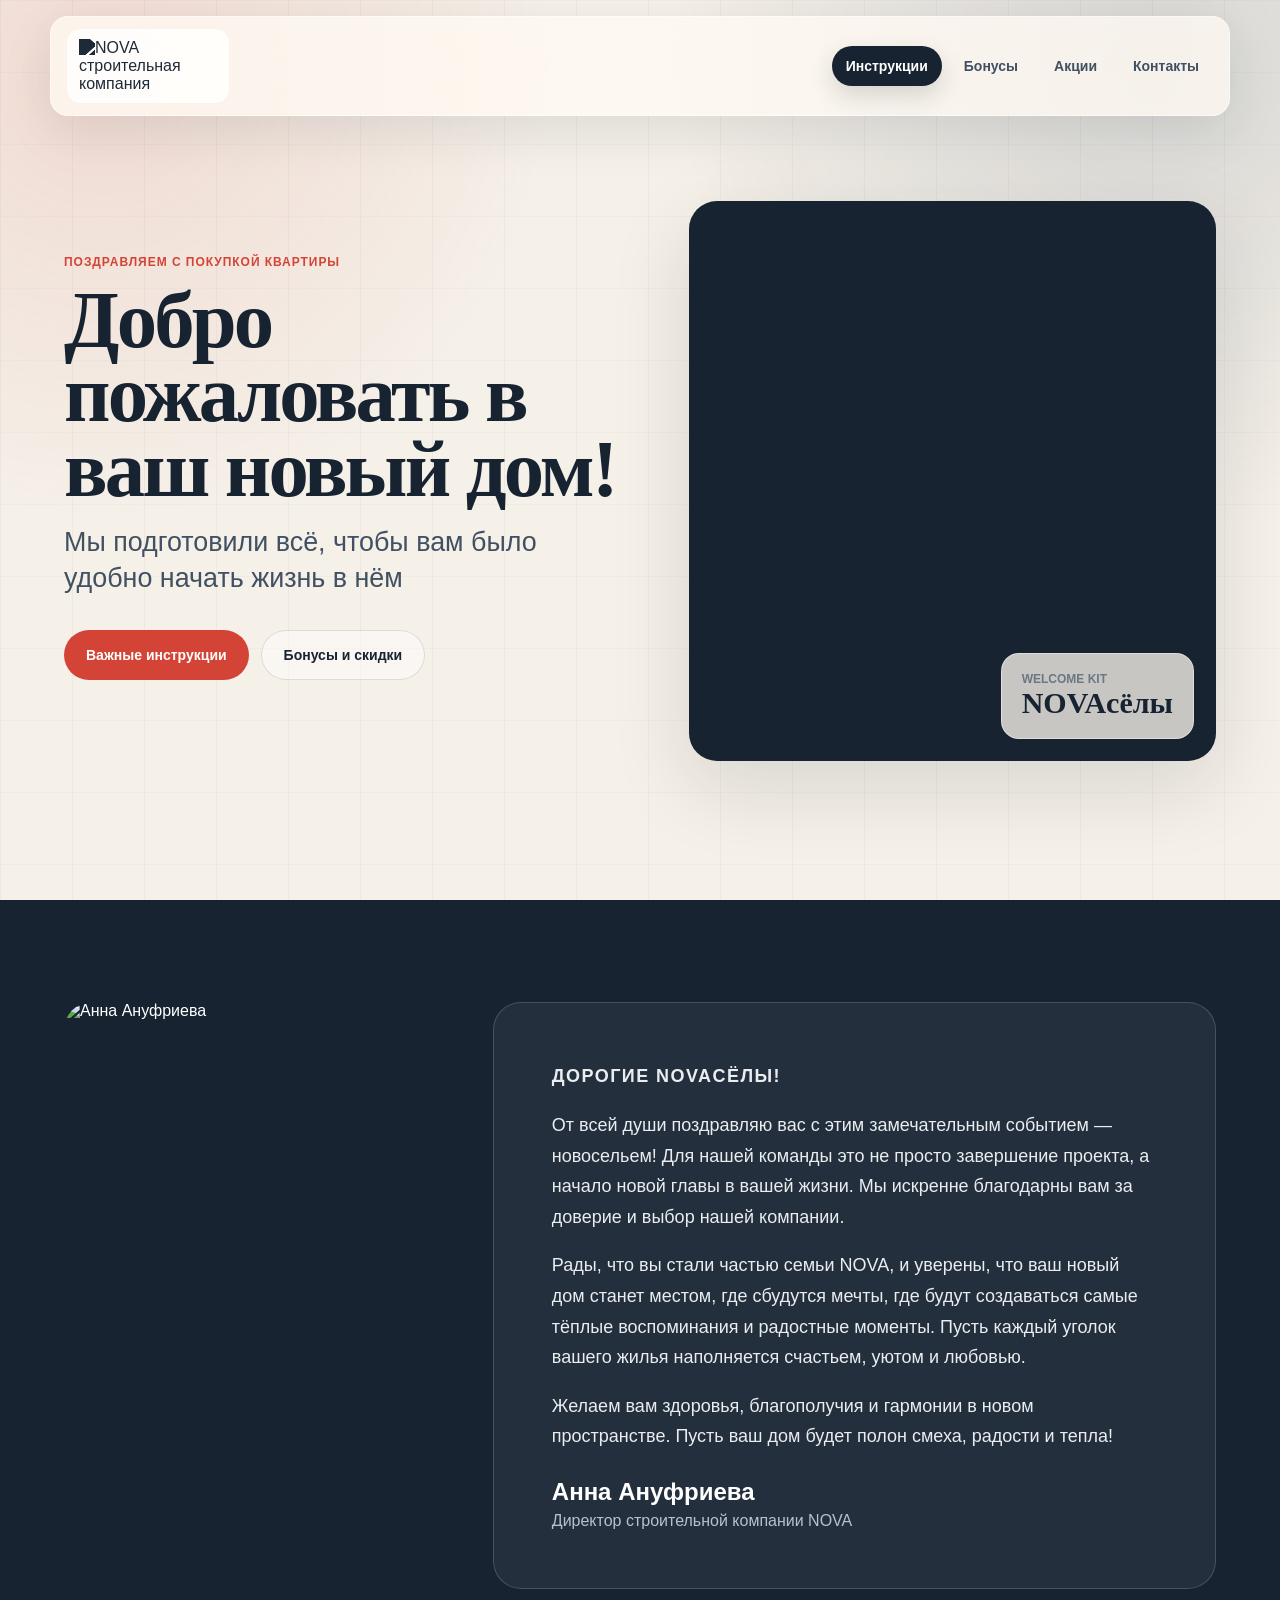
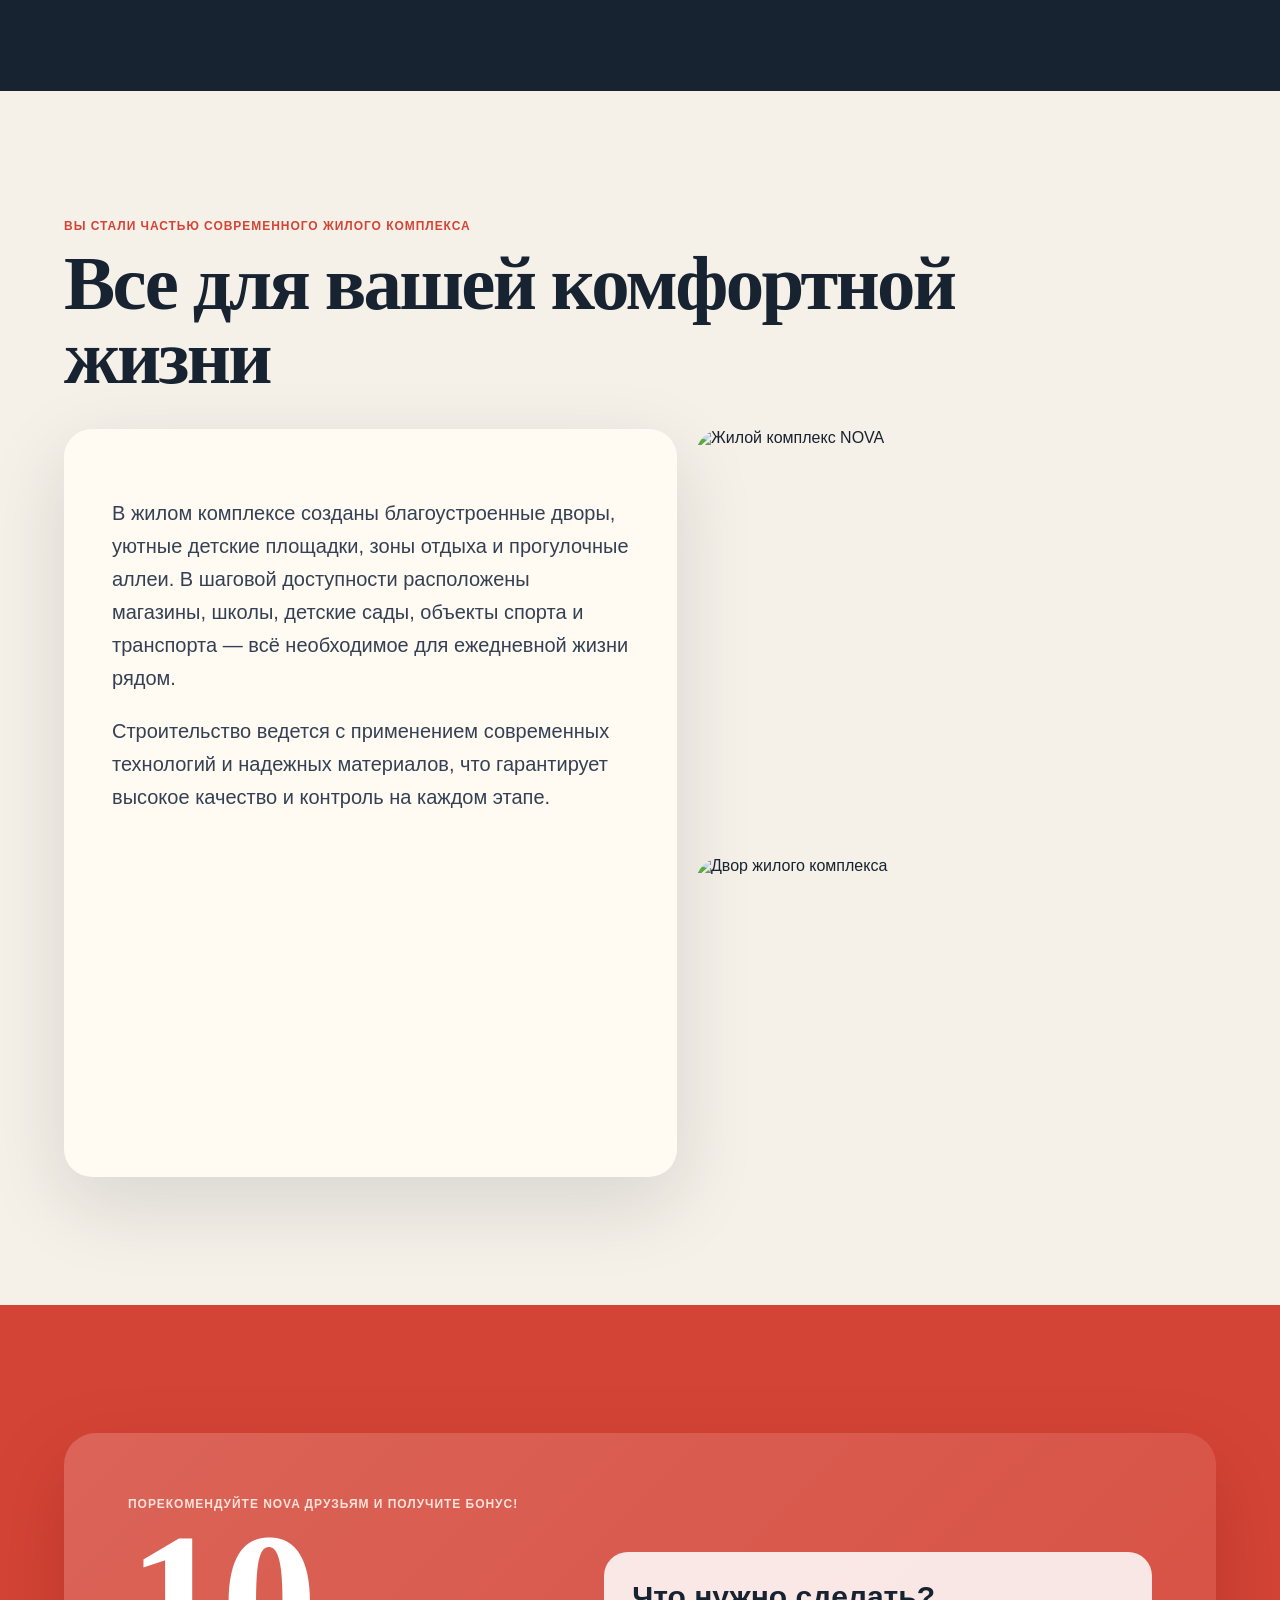
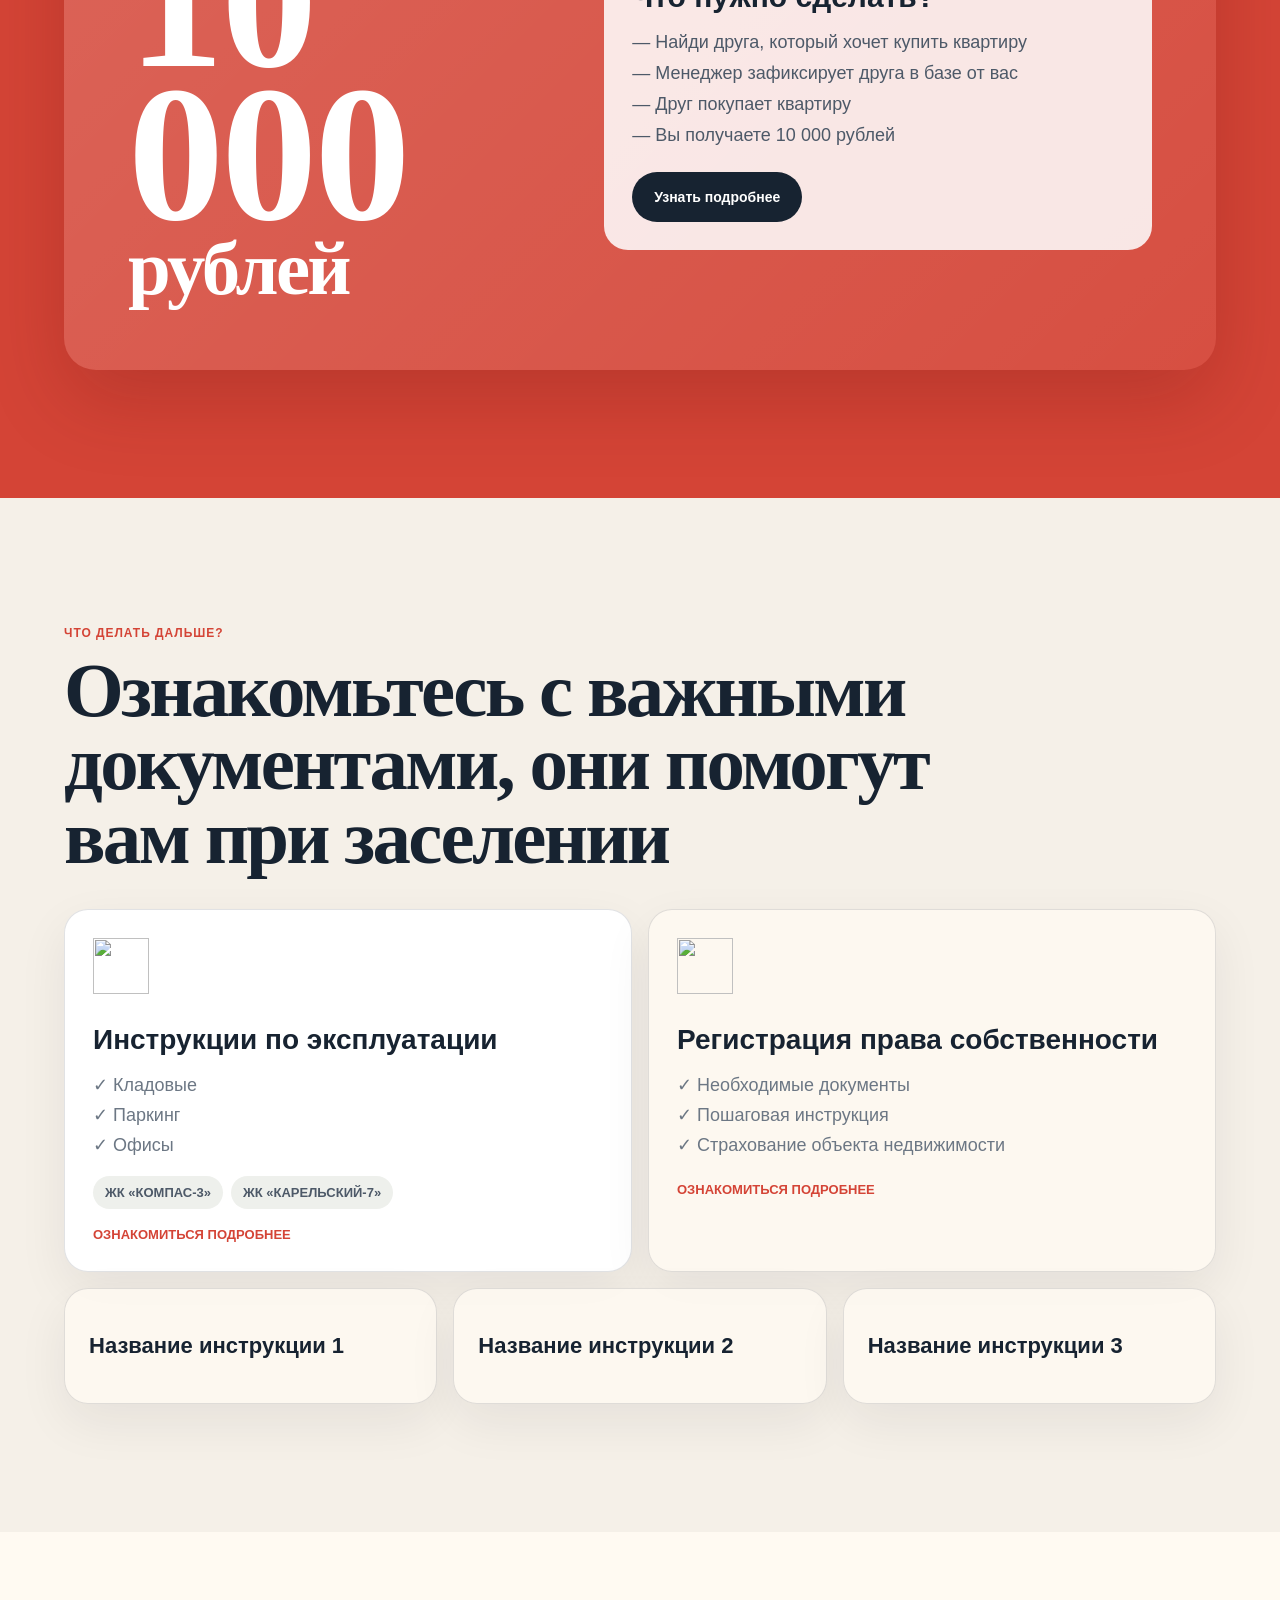
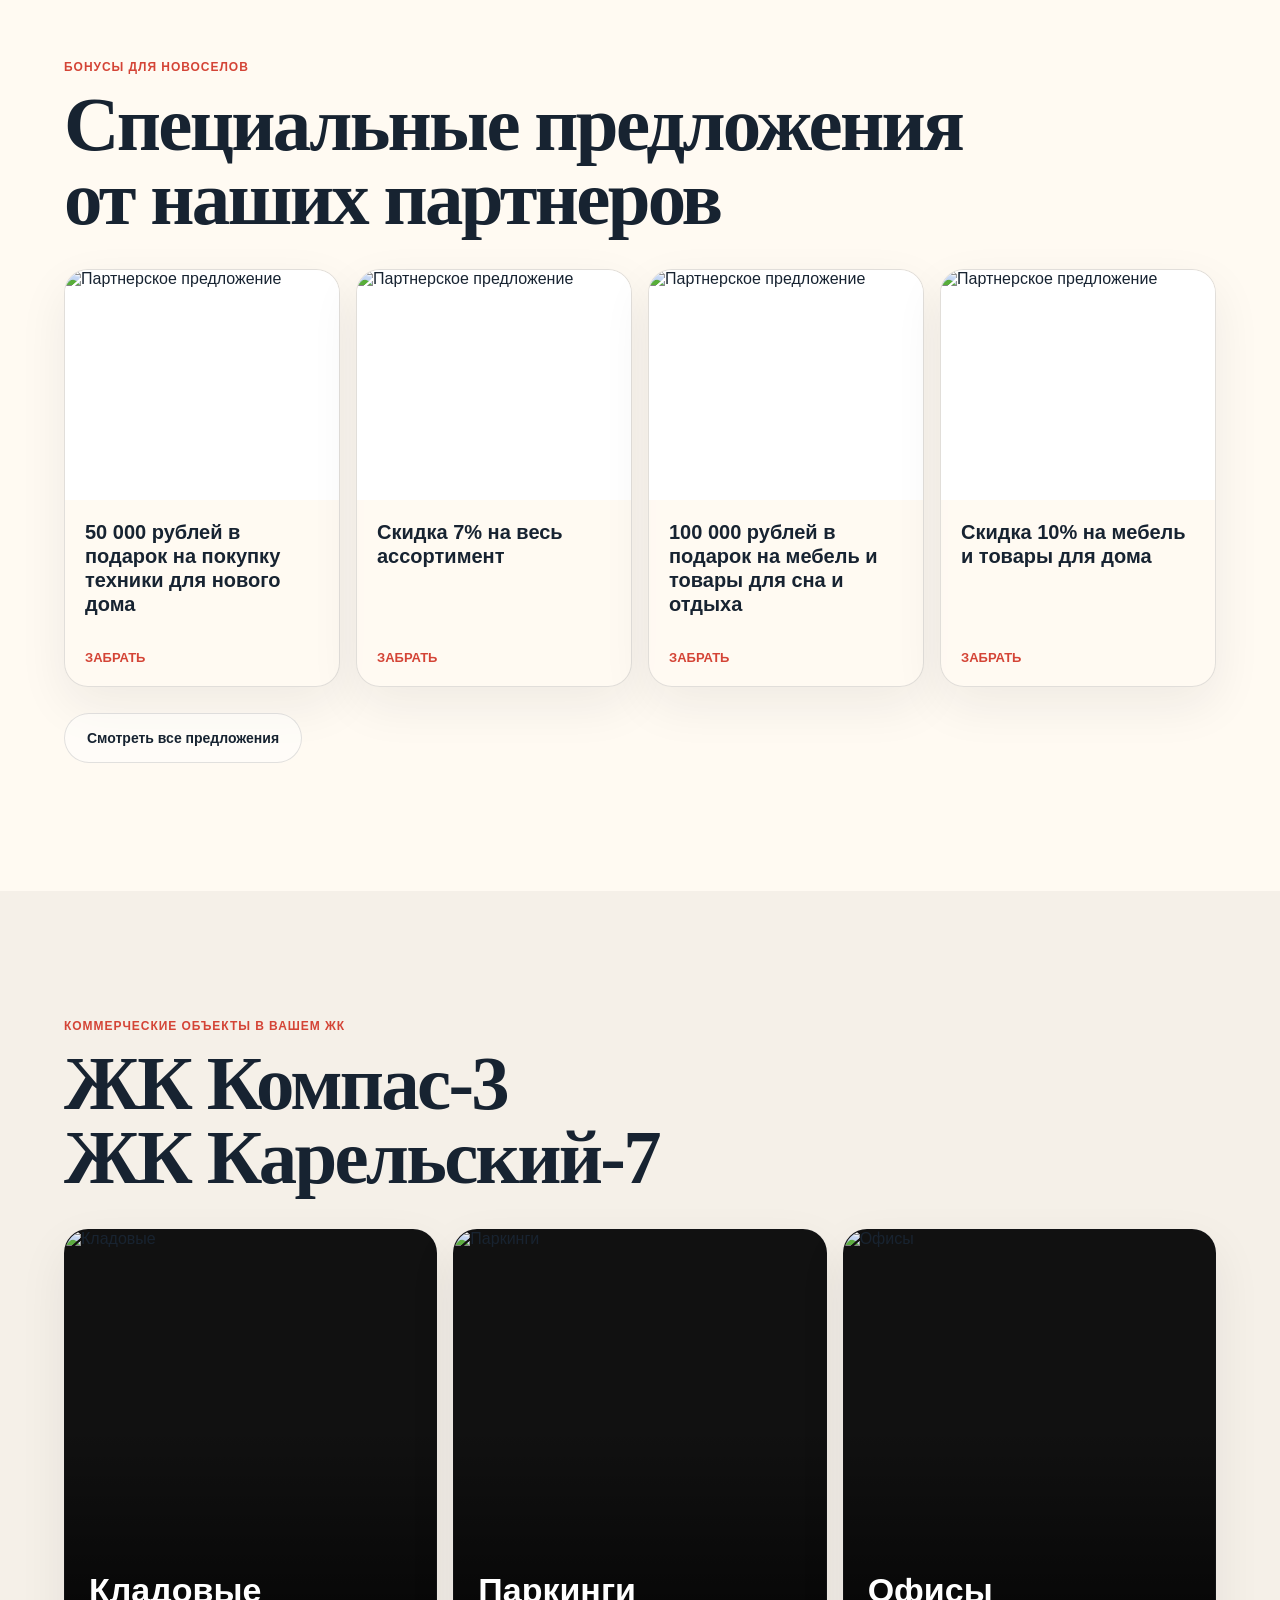
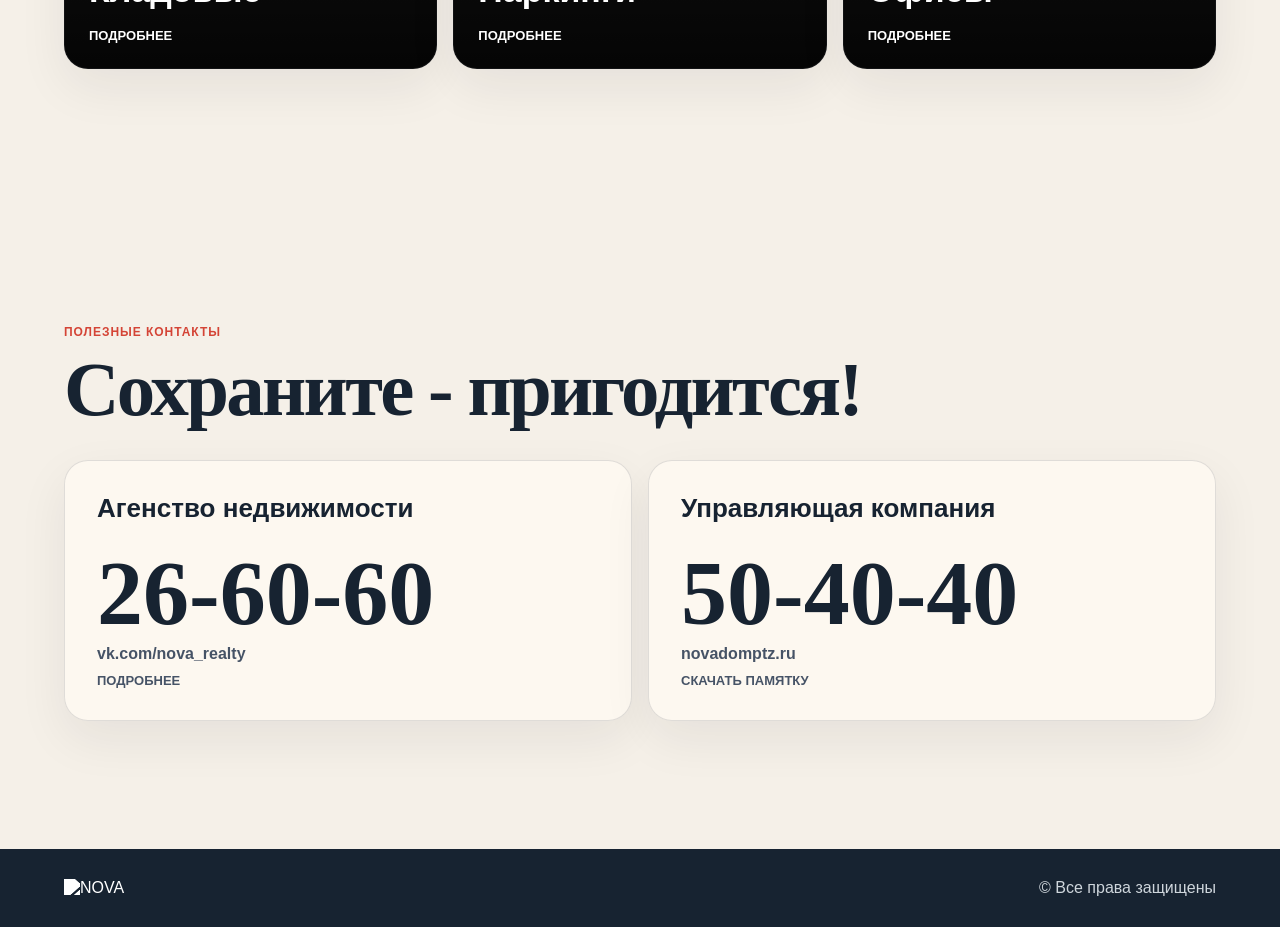
==== index.html @ 3111de44 "Add files via upload" ====
<!doctype html>
<html lang="ru">
<head>
  <meta charset="UTF-8" />
  <meta name="viewport" content="width=device-width, initial-scale=1.0" />
  <title>Добро пожаловать в ваш новый дом!</title>
  <meta name="description" content="Строительная компания NOVA подготовила всё, чтобы вам было удобно начать жизнь в нём" />
  <link rel="icon" href="assets/56ab0139e0c4-Frame_44.svg" />
  <link rel="stylesheet" href="modern.css" />
</head>
<body data-page="modern-redesign">
  <header class="topbar">
    <a class="logo" href="#hero" aria-label="NOVA"><img src="assets/4087229fb902-nova_3.svg" alt="NOVA строительная компания" /></a>
    <button class="menu" type="button" aria-label="Открыть меню" aria-expanded="false"><span></span><span></span></button>
    <nav class="nav" aria-label="Основная навигация">
      <a href="#welcome" data-nav-link>Инструкции</a>
      <a href="#bonus" data-nav-link>Бонусы</a>
      <a href="#offers" data-nav-link>Акции</a>
      <a href="#contacts" data-nav-link>Контакты</a>
    </nav>
  </header>

  <main>
    <section class="hero" id="hero">
      <div class="hero-copy reveal">
        <p class="kicker">Поздравляем с покупкой квартиры</p>
        <h1>Добро пожаловать в ваш новый дом!</h1>
        <p class="lead">Мы подготовили всё, чтобы вам было удобно начать жизнь в нём</p>
        <div class="hero-actions">
          <a class="btn primary" href="#welcome">Важные инструкции</a>
          <a class="btn ghost" href="#offers">Бонусы и скидки</a>
        </div>
      </div>
      <div class="hero-visual reveal delay-1">
        <video class="hero-video" src="https://cdnv.boomstream.com/balancer/pIdBXsP8-uNPTUzhe.mp4#t=0.1" autoplay muted loop playsinline preload="metadata" poster="assets/e87107e9758e-Frame_45.jpg"></video>
        <div class="floating-note"><span>Welcome kit</span><strong>NOVAсёлы</strong></div>
      </div>
    </section>

    <section class="letter" id="welcome">
      <div class="portrait reveal"><img src="assets/2315976e4f69-IMG_1158_1.jpg" alt="Анна Ануфриева" /></div>
      <div class="letter-card reveal delay-1">
        <p class="kicker">Дорогие NOVAсёлы!</p>
        <p>От всей души поздравляю вас с этим замечательным событием — новосельем! Для нашей команды это не просто завершение проекта, а начало новой главы в вашей жизни. Мы искренне благодарны вам за доверие и выбор нашей компании.</p>
        <p>Рады, что вы стали частью семьи NOVA, и уверены, что ваш новый дом станет местом, где сбудутся мечты, где будут создаваться самые тёплые воспоминания и радостные моменты. Пусть каждый уголок вашего жилья наполняется счастьем, уютом и любовью.</p>
        <p>Желаем вам здоровья, благополучия и гармонии в новом пространстве. Пусть ваш дом будет полон смеха, радости и тепла!</p>
        <footer><strong>Анна Ануфриева</strong><span>Директор строительной компании NOVA</span></footer>
      </div>
    </section>

    <section class="life section-pad">
      <div class="section-head reveal">
        <p class="kicker">Вы стали частью современного жилого комплекса</p>
        <h2>Все для вашей комфортной жизни</h2>
      </div>
      <div class="life-grid">
        <article class="life-text reveal">
          <p>В жилом комплексе созданы благоустроенные дворы, уютные детские площадки, зоны отдыха и прогулочные аллеи. В шаговой доступности расположены магазины, школы, детские сады, объекты спорта и транспорта — всё необходимое для ежедневной жизни рядом.</p>
          <p>Строительство ведется с применением современных технологий и надежных материалов, что гарантирует высокое качество и контроль на каждом этапе.</p>
        </article>
        <img class="life-img tall reveal delay-1" src="assets/7d5d31a00db7-IMG_9064_2_1.jpg" alt="Жилой комплекс NOVA" />
        <img class="life-img reveal delay-2" src="assets/95918c0e2739-N0026_1_1.jpg" alt="Двор жилого комплекса" />
      </div>
    </section>

    <section class="referral" id="bonus">
      <div class="referral-card reveal">
        <div>
          <p class="kicker">Порекомендуйте NOVA друзьям и получите бонус!</p>
          <h2><span>10 000</span> рублей</h2>
        </div>
        <div class="steps">
          <h3>Что нужно сделать?</h3>
          <p>— Найди друга, который хочет купить квартиру</p>
          <p>— Менеджер зафиксирует друга в базе от вас</p>
          <p>— Друг покупает квартиру</p>
          <p>— Вы получаете 10 000 рублей</p>
          <a class="btn dark" href="https://nova-invest.pro/about/stock/privedi-druga/">Узнать подробнее</a>
        </div>
      </div>
    </section>

    <section class="section-pad docs">
      <div class="section-head reveal">
        <p class="kicker">Что делать дальше?</p>
        <h2>Ознакомьтесь с важными документами, они помогут вам при заселении</h2>
      </div>
      <div class="doc-grid">
        <article class="doc-card featured reveal">
          <img src="assets/1fa163564dfc-document_passport.svg" alt="" />
          <h3>Инструкции по эксплуатации</h3>
          <p>✓ Кладовые</p><p>✓ Паркинг</p><p>✓ Офисы</p>
          <div class="chips"><span>ЖК «КОМПАС-3»</span><span>ЖК «КАРЕЛЬСКИЙ-7»</span></div>
          <a href="#">ОЗНАКОМИТЬСЯ ПОДРОБНЕЕ</a>
        </article>
        <article class="doc-card reveal delay-1">
          <img src="assets/4c8ca0a6c91a-download.svg" alt="" />
          <h3>Регистрация права собственности</h3>
          <p>✓ Необходимые документы</p><p>✓ Пошаговая инструкция</p><p>✓ Страхование объекта недвижимости</p>
          <a href="#">ОЗНАКОМИТЬСЯ ПОДРОБНЕЕ</a>
        </article>
        <article class="doc-mini reveal delay-2">Название инструкции 1</article>
        <article class="doc-mini reveal delay-2">Название инструкции 2</article>
        <article class="doc-mini reveal delay-2">Название инструкции 3</article>
      </div>
    </section>

    <section class="section-pad offers-section" id="offers">
      <div class="section-head reveal">
        <p class="kicker">Бонусы для новоселов</p>
        <h2>Специальные предложения от наших партнеров</h2>
      </div>
      <div class="offer-grid">
        <article class="offer reveal"><img src="assets/fef5547e9252-_1.png" alt="Партнерское предложение" /><div><h3>50 000 рублей в подарок на покупку техники для нового дома</h3><a href="#">Забрать</a></div></article>
        <article class="offer reveal delay-1"><img src="assets/65756b2e36f3-Group.png" alt="Партнерское предложение" /><div><h3>Скидка 7% на весь ассортимент</h3><a href="#">Забрать</a></div></article>
        <article class="offer reveal delay-2"><img src="assets/9d544904f2c5-photo.png" alt="Партнерское предложение" /><div><h3>100 000 рублей в подарок на мебель и товары для сна и отдыха</h3><a href="#">Забрать</a></div></article>
        <article class="offer reveal"><img src="assets/57588df3bc0c-photo.png" alt="Партнерское предложение" /><div><h3>Скидка 10% на мебель и товары для дома</h3><a href="#">Забрать</a></div></article>
      </div>
      <a class="btn outline center" href="#offers">Смотреть все предложения</a>
    </section>

    <section class="section-pad commerce">
      <div class="section-head reveal">
        <p class="kicker">Коммерческие объекты в вашем ЖК</p>
        <h2>ЖК Компас-3<br />ЖК Карельский-7</h2>
      </div>
      <div class="commerce-grid">
        <article class="commerce-card reveal"><img src="assets/f75e2e21aa83-boxes-with-clothes-f.jpg" alt="Кладовые" /><div><h3>Кладовые</h3><a href="#">Подробнее</a></div></article>
        <article class="commerce-card reveal delay-1"><img src="assets/6d31e9a4685f-underground-car-park.jpg" alt="Паркинги" /><div><h3>Паркинги</h3><a href="#">Подробнее</a></div></article>
        <article class="commerce-card reveal delay-2"><img src="assets/492683cde6cc-modern-office-space-.jpg" alt="Офисы" /><div><h3>Офисы</h3><a href="#">Подробнее</a></div></article>
      </div>
    </section>

    <section class="contacts section-pad" id="contacts">
      <div class="section-head reveal">
        <p class="kicker">Полезные контакты</p>
        <h2>Сохраните - пригодится!</h2>
      </div>
      <div class="contact-grid">
        <article class="contact-card reveal"><h3>Агенство недвижимости</h3><a class="phone" href="tel:266060">26-60-60</a><a href="https://vk.com/nova_realty">vk.com/nova_realty</a><a class="small-link" href="https://nova-invest.pro/">ПОДРОБНЕЕ</a></article>
        <article class="contact-card reveal delay-1"><h3>Управляющая компания</h3><a class="phone" href="tel:504040">50-40-40</a><a href="https://novadomptz.ru/">novadomptz.ru</a><a class="small-link" href="#">Скачать памятку</a></article>
      </div>
    </section>
  </main>

  <footer class="footer"><img src="assets/4087229fb902-nova_3.svg" alt="NOVA" /><span>© Все права защищены</span></footer>
  <script src="modern.js"></script>
</body>
</html>
---- modern.css ----
:root{--ink:#172331;--muted:#6c7784;--paper:#f5f0e8;--soft:#fffaf2;--line:rgba(23,35,49,.13);--red:#d44436;--blue:#405771;--gold:#d99f58;--green:#5d7567;--shadow:0 26px 80px rgba(23,35,49,.13)}*{box-sizing:border-box}html{scroll-behavior:smooth}body{margin:0;background:var(--paper);color:var(--ink);font-family:Inter,Arial,sans-serif}body:before{position:fixed;inset:0;z-index:-1;pointer-events:none;content:"";background:radial-gradient(circle at 8% 8%,rgba(212,68,54,.12),transparent 28rem),radial-gradient(circle at 90% 6%,rgba(64,87,113,.16),transparent 30rem),linear-gradient(90deg,rgba(23,35,49,.035) 1px,transparent 1px),linear-gradient(rgba(23,35,49,.025) 1px,transparent 1px);background-size:auto,auto,72px 72px,72px 72px}a{color:inherit;text-decoration:none}img{display:block;max-width:100%}.topbar{position:fixed;top:16px;left:50%;z-index:50;display:grid;width:min(1180px,calc(100% - 32px));grid-template-columns:auto 1fr;align-items:center;gap:20px;transform:translateX(-50%);border:1px solid rgba(255,255,255,.55);border-radius:18px;padding:12px 16px;background:rgba(255,250,242,.76);box-shadow:0 16px 50px rgba(23,35,49,.1);backdrop-filter:blur(18px)}.logo{display:flex;align-items:center;border-radius:14px;padding:10px 12px;background:rgba(255,255,255,.78)}.logo img{width:138px;filter:brightness(0) saturate(100%) invert(13%) sepia(18%) saturate(1190%) hue-rotate(172deg) brightness(92%) contrast(91%)}.nav{display:flex;justify-content:flex-end;gap:8px;color:#425063;font-size:14px;font-weight:800}.nav a{border-radius:999px;padding:12px 14px;transition:background .2s ease,color .2s ease,box-shadow .2s ease}.nav a:hover,.nav a.is-active{background:var(--ink);color:#fff;box-shadow:0 10px 24px rgba(23,35,49,.16)}.menu{display:none}.hero{display:grid;min-height:100vh;grid-template-columns:minmax(0,1fr) minmax(380px,.92fr);gap:clamp(24px,4vw,54px);align-items:center;padding:116px clamp(18px,5vw,70px) 54px}.hero-copy{min-width:0;padding-bottom:3vh}.kicker{margin:0 0 14px;color:var(--red);font-size:12px;font-weight:900;letter-spacing:.08em;text-transform:uppercase}.hero h1{max-width:760px;margin:0 0 18px;font-family:Georgia,"Times New Roman",serif;font-size:clamp(52px,6.3vw,98px);line-height:.92;letter-spacing:-.035em}.lead{max-width:560px;margin:0;color:#425063;font-size:clamp(19px,2.1vw,27px);line-height:1.34}.hero-actions{display:flex;flex-wrap:wrap;gap:12px;margin-top:34px}.btn{display:inline-flex;min-height:50px;align-items:center;justify-content:center;border-radius:999px;padding:0 22px;font-size:14px;font-weight:900}.primary{background:var(--red);color:white}.ghost,.outline{border:1px solid var(--line);background:rgba(255,255,255,.46)}.dark{margin-top:16px;background:var(--ink);color:white}.center{width:max-content;margin:26px auto 0}.hero-visual{position:relative;align-self:center;min-width:0;min-height:560px;overflow:hidden;border-radius:28px;box-shadow:var(--shadow);background:#172331}.hero-visual:after{position:absolute;inset:0;content:"";background:linear-gradient(180deg,transparent 40%,rgba(23,35,49,.2))}.hero-visual img,.hero-video{width:100%;height:100%;object-fit:cover}.hero-video{display:block;min-height:560px}.floating-note{position:absolute;right:22px;bottom:22px;z-index:2;border:1px solid rgba(255,255,255,.44);border-radius:18px;padding:18px 20px;background:rgba(255,250,242,.76);backdrop-filter:blur(16px)}.floating-note span{display:block;color:var(--muted);font-size:12px;font-weight:800;text-transform:uppercase}.floating-note strong{font-family:Georgia,serif;font-size:30px}.section-pad{padding:clamp(72px,10vw,134px) clamp(18px,5vw,70px)}.section-head{max-width:920px;margin-bottom:34px}.section-head h2,.referral h2{margin:0;font-family:Georgia,"Times New Roman",serif;font-size:clamp(38px,6vw,86px);line-height:.96;letter-spacing:-.035em}.letter{display:grid;grid-template-columns:minmax(260px,.72fr) minmax(0,1.28fr);gap:22px;padding:clamp(64px,8vw,110px) clamp(18px,5vw,70px);background:#172331;color:#fff}.portrait{overflow:hidden;border-radius:28px;min-height:520px}.portrait img{width:100%;height:100%;object-fit:cover}.letter-card{align-self:center;border:1px solid rgba(255,255,255,.16);border-radius:28px;padding:clamp(26px,5vw,58px);background:rgba(255,255,255,.06)}.letter-card p{color:#e9edf0;font-size:18px;line-height:1.7}.letter-card footer{display:grid;gap:6px;margin-top:26px}.letter-card strong{font-size:24px}.letter-card span{color:#b8c1ca}.life-grid{display:grid;grid-template-columns:1fr .85fr;grid-template-rows:auto auto;gap:18px}.life-text{grid-row:1 / span 2;border-radius:28px;padding:clamp(26px,4vw,48px);background:var(--soft);box-shadow:var(--shadow)}.life-text p{font-size:20px;line-height:1.65;color:#344154}.life-img{width:100%;height:320px;object-fit:cover;border-radius:28px}.life-img.tall{height:410px}.referral{padding:clamp(70px,10vw,128px) clamp(18px,5vw,70px);background:#d44436;color:white}.referral-card{display:grid;grid-template-columns:.9fr 1.1fr;gap:28px;align-items:center;border-radius:32px;padding:clamp(28px,5vw,64px);background:linear-gradient(135deg,rgba(255,255,255,.17),rgba(255,255,255,.06));box-shadow:0 30px 80px rgba(80,12,8,.2)}.referral .kicker{color:#ffe2d9}.referral h2 span{display:block;font-size:clamp(84px,15vw,210px);line-height:.8}.steps{border-radius:24px;padding:28px;background:rgba(255,255,255,.86);color:var(--ink)}.steps h3{margin:0 0 18px;font-size:30px}.steps p{margin:10px 0;color:#4d5968;font-size:18px}.doc-grid{display:grid;grid-template-columns:repeat(6,1fr);gap:16px}.doc-card,.doc-mini,.offer,.commerce-card,.contact-card{border:1px solid var(--line);border-radius:24px;background:rgba(255,250,242,.78);box-shadow:0 18px 50px rgba(23,35,49,.07)}.doc-card{grid-column:span 3;padding:28px}.doc-card.featured{background:#fff}.doc-card img{width:56px;height:56px;margin-bottom:30px}.doc-card h3{margin:0 0 18px;font-size:28px}.doc-card p{margin:8px 0;color:var(--muted);font-size:18px}.doc-card a,.offer a,.commerce-card a,.small-link{display:inline-flex;margin-top:18px;color:var(--red);font-size:13px;font-weight:900;text-transform:uppercase}.chips{display:flex;flex-wrap:wrap;gap:8px;margin-top:20px}.chips span{border-radius:999px;padding:9px 12px;background:#eef0ec;color:#4d5968;font-size:13px;font-weight:800}.doc-mini{grid-column:span 2;display:flex;min-height:116px;align-items:center;padding:24px;font-size:22px;font-weight:900}.offers-section{background:#fffaf2}.offer-grid{display:grid;grid-template-columns:repeat(4,1fr);gap:16px}.offer{overflow:hidden}.offer img{width:100%;height:230px;object-fit:cover;background:#fff}.offer div{padding:20px}.offer h3{min-height:112px;margin:0;font-size:20px;line-height:1.2}.commerce-grid{display:grid;grid-template-columns:repeat(3,1fr);gap:16px}.commerce-card{position:relative;overflow:hidden;min-height:440px;background:#111}.commerce-card img{width:100%;height:100%;object-fit:cover;filter:saturate(.92)}.commerce-card:after{position:absolute;inset:0;content:"";background:linear-gradient(180deg,transparent 45%,rgba(0,0,0,.72))}.commerce-card div{position:absolute;left:24px;right:24px;bottom:24px;z-index:2;color:white}.commerce-card h3{margin:0;font-size:34px}.commerce-card a{color:white}.contact-grid{display:grid;grid-template-columns:repeat(2,1fr);gap:16px}.contact-card{padding:32px}.contact-card h3{margin:0 0 28px;font-size:26px}.contact-card a{display:block;margin-top:10px;color:#465366;font-weight:800}.contact-card .phone{font-family:Georgia,serif;color:var(--ink);font-size:clamp(48px,8vw,92px);line-height:.9}.footer{display:flex;align-items:center;justify-content:space-between;gap:20px;padding:30px clamp(18px,5vw,70px);background:#172331;color:#cfd6dc}.footer img{width:140px;filter:brightness(0) invert(1)}.reveal{opacity:0;transform:translateY(22px);transition:opacity .7s ease,transform .7s ease}.reveal.in{opacity:1;transform:none}.delay-1{transition-delay:.08s}.delay-2{transition-delay:.16s}@media(max-width:980px){.hero,.letter,.referral-card,.life-grid,.contact-grid{grid-template-columns:1fr}.hero{padding-top:108px}.hero h1{max-width:880px}.hero-visual{min-height:420px}.hero-video{min-height:420px}.portrait{min-height:420px}.doc-card,.doc-mini{grid-column:span 6}.offer-grid,.commerce-grid{grid-template-columns:1fr 1fr}.life-text{grid-row:auto}}@media(max-width:720px){.topbar{top:10px;width:calc(100% - 20px);grid-template-columns:1fr auto;border-radius:14px}.logo{padding:8px 10px}.logo img{width:112px}.menu{display:grid;width:42px;height:42px;place-items:center;border:1px solid var(--line);border-radius:12px;background:white}.menu span{display:block;width:18px;height:2px;background:var(--ink)}.menu span+span{margin-top:5px}.nav{display:none;grid-column:1/-1;justify-content:flex-start;flex-wrap:wrap;padding-top:8px}.topbar.open .nav{display:flex}.hero{grid-template-columns:1fr;min-height:auto;padding-bottom:34px}.hero-copy{padding-bottom:0}.hero h1{font-size:clamp(46px,15vw,76px)}.hero-actions,.btn{width:100%}.hero-visual{min-height:330px;border-radius:22px}.hero-video{min-height:330px}.letter,.section-pad,.referral{padding-left:16px;padding-right:16px}.letter-card,.life-text,.referral-card{border-radius:22px}.offer-grid,.commerce-grid{grid-template-columns:1fr}.commerce-card{min-height:320px}.contact-card .phone{font-size:54px}.footer{align-items:flex-start;flex-direction:column}}
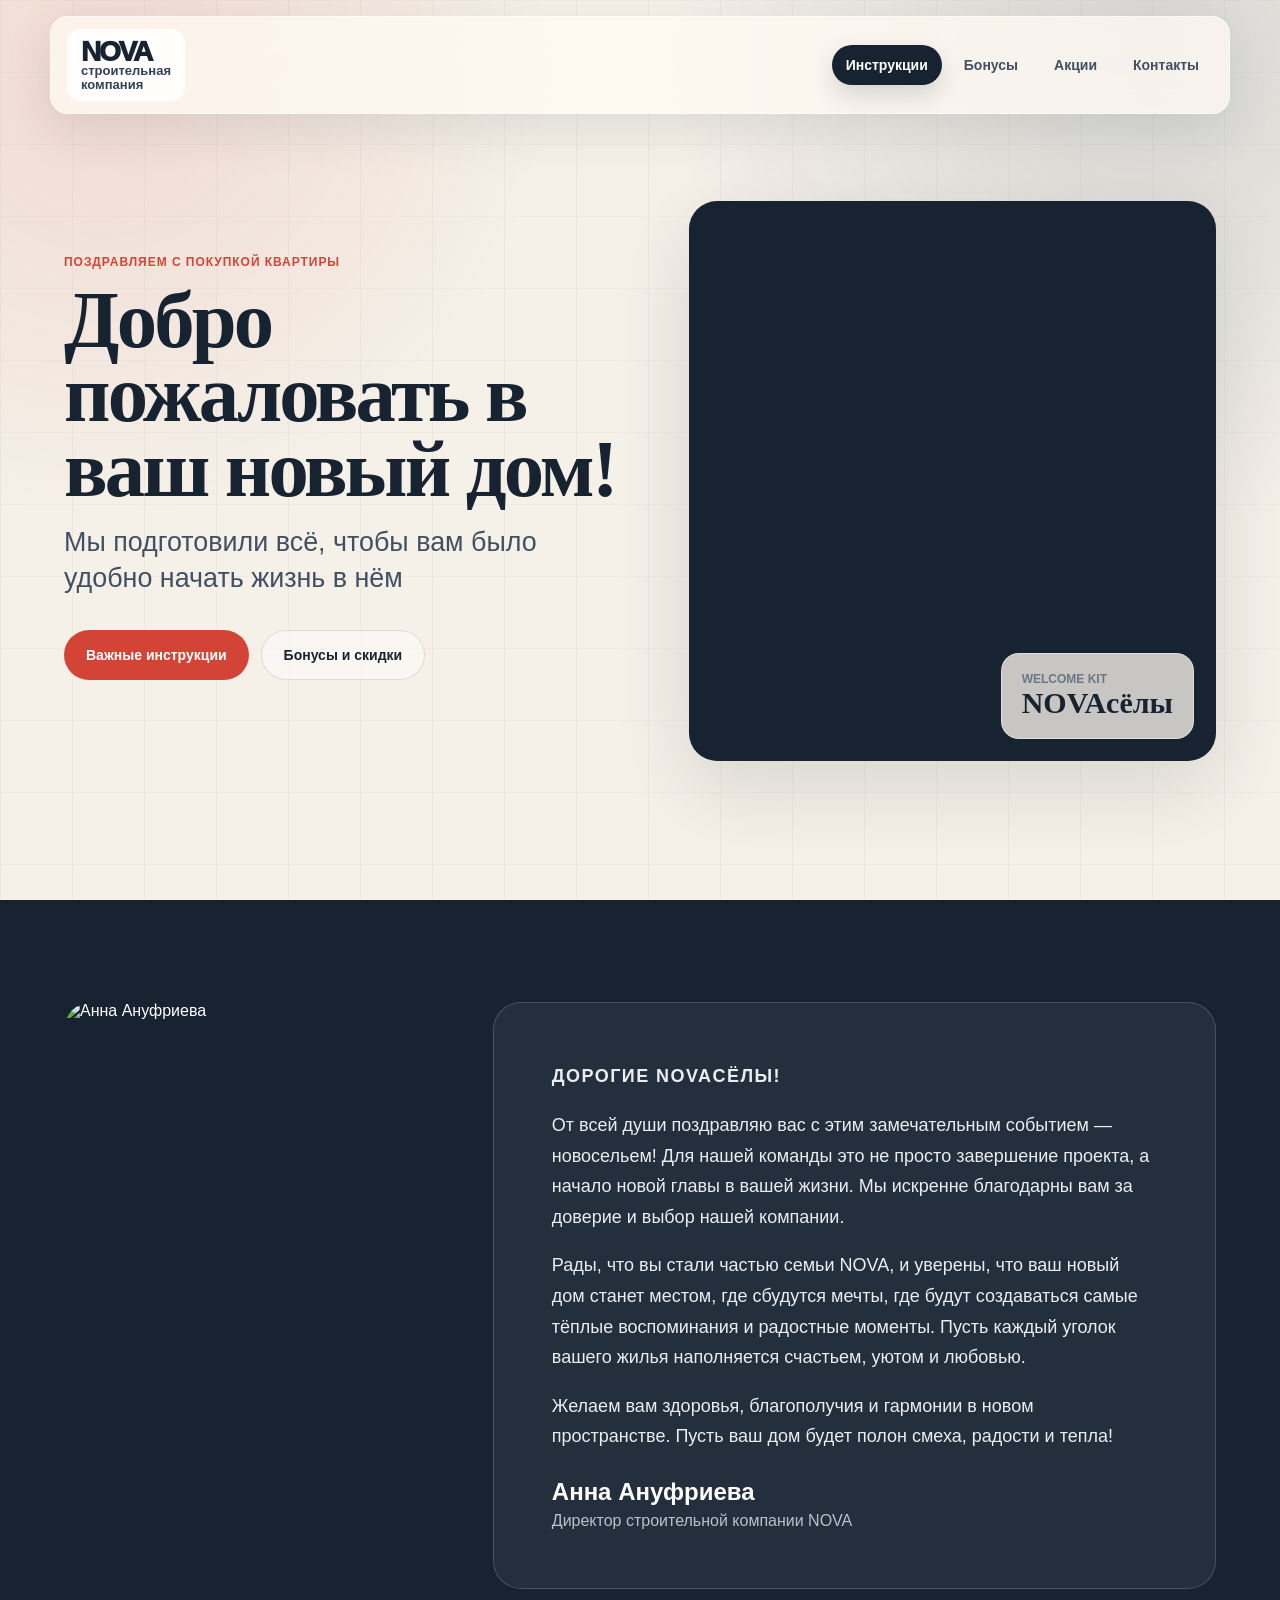
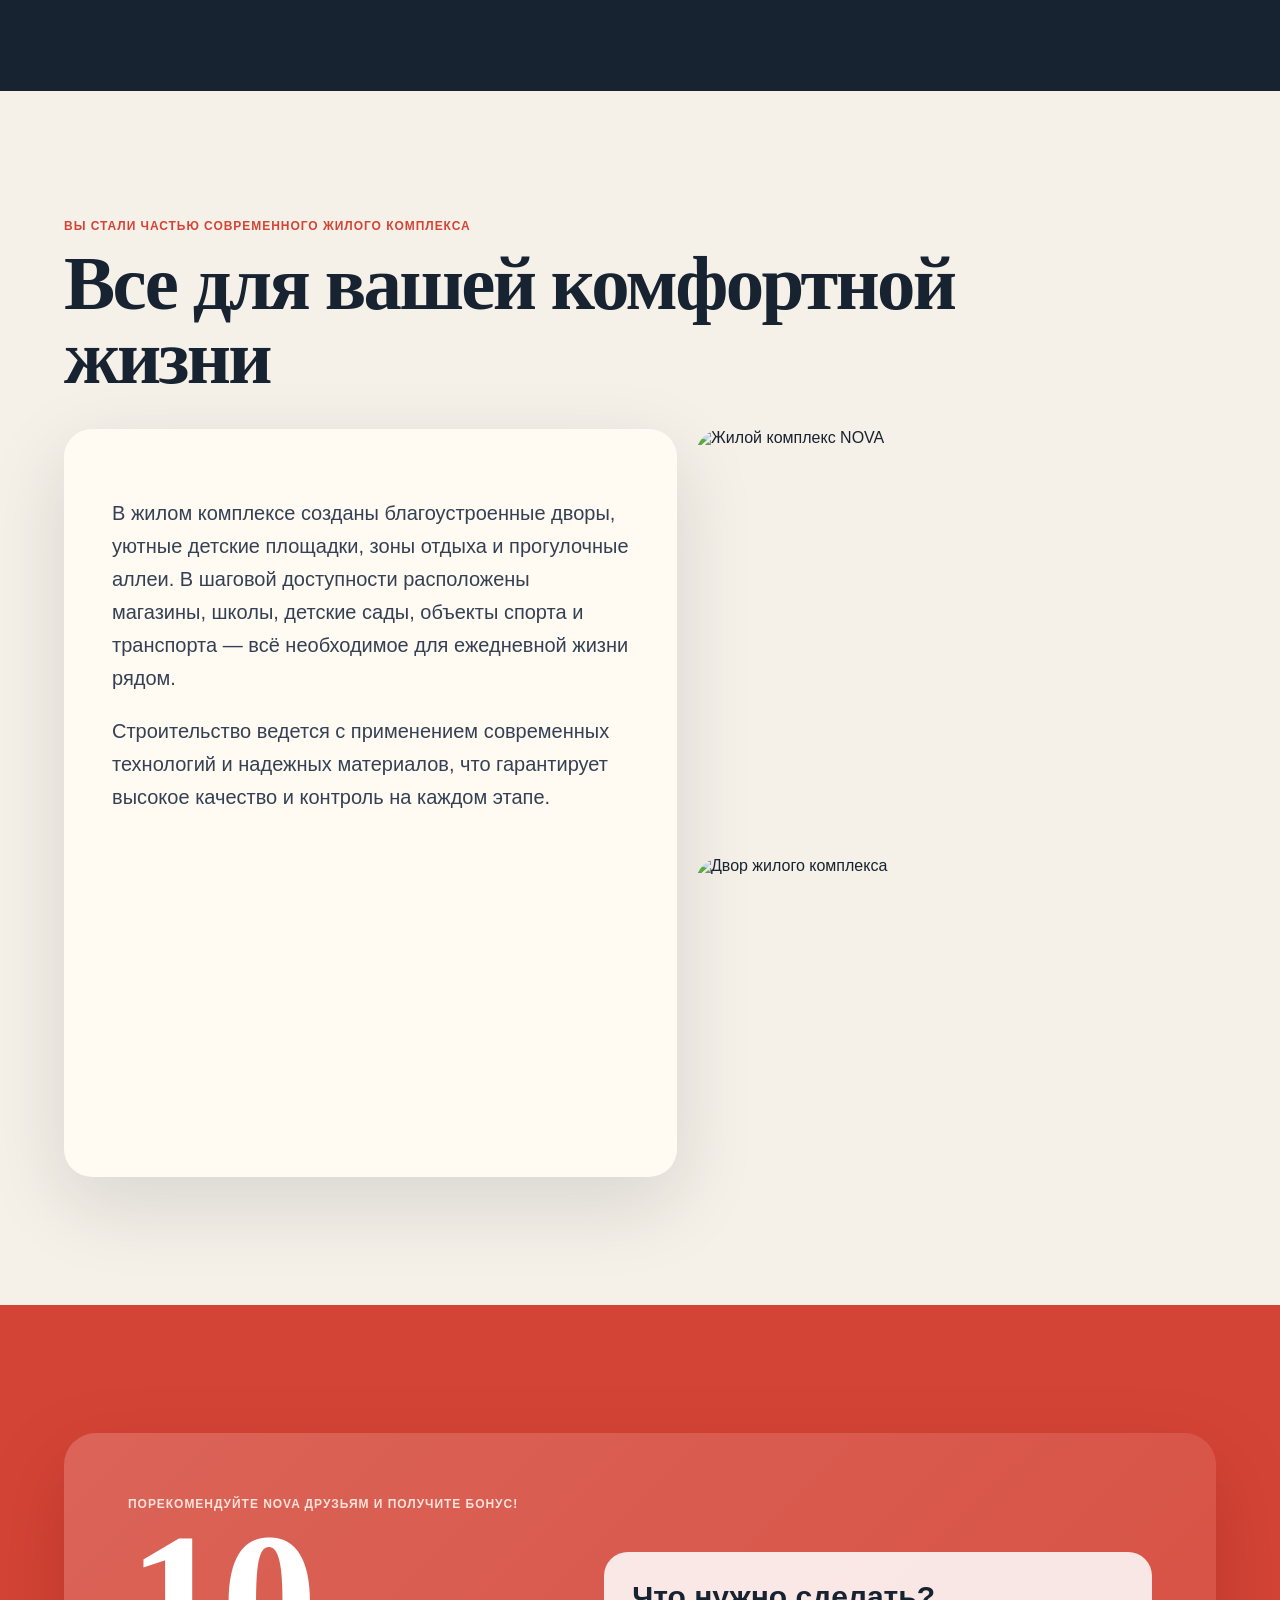
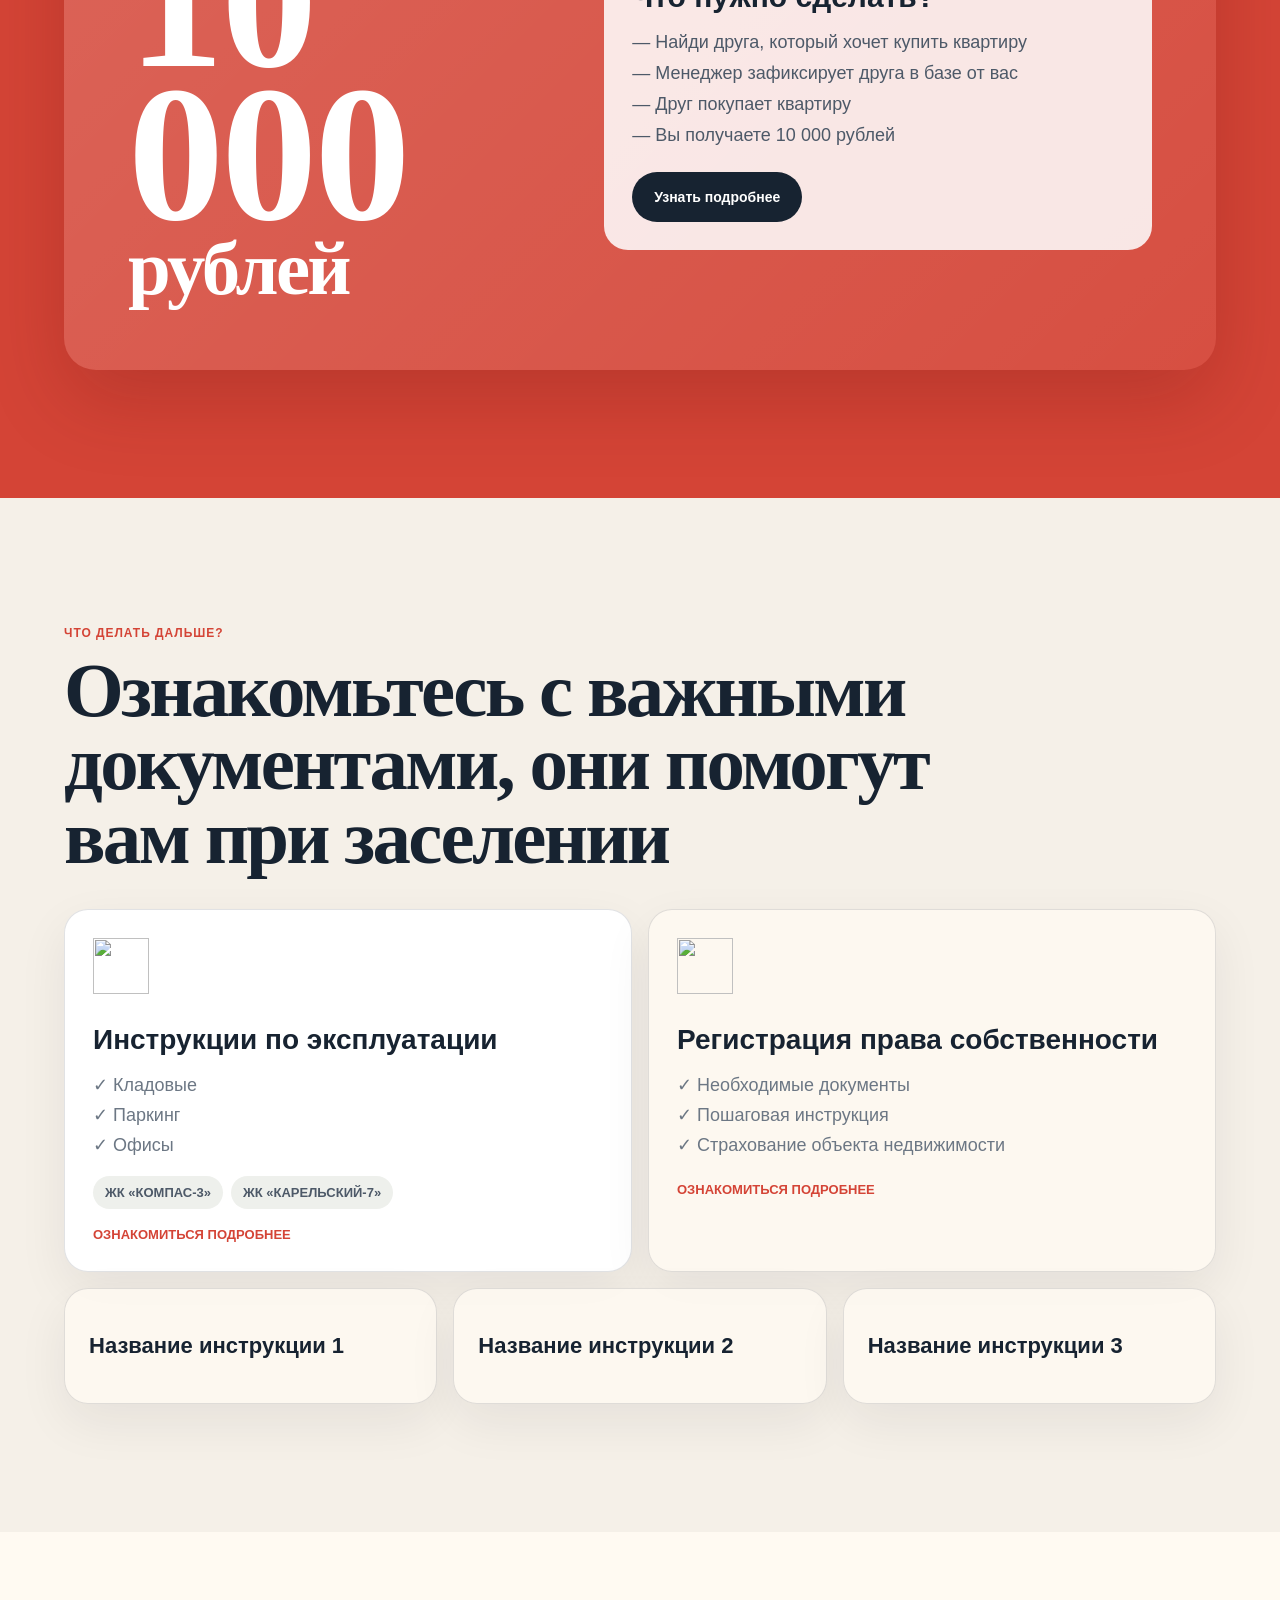
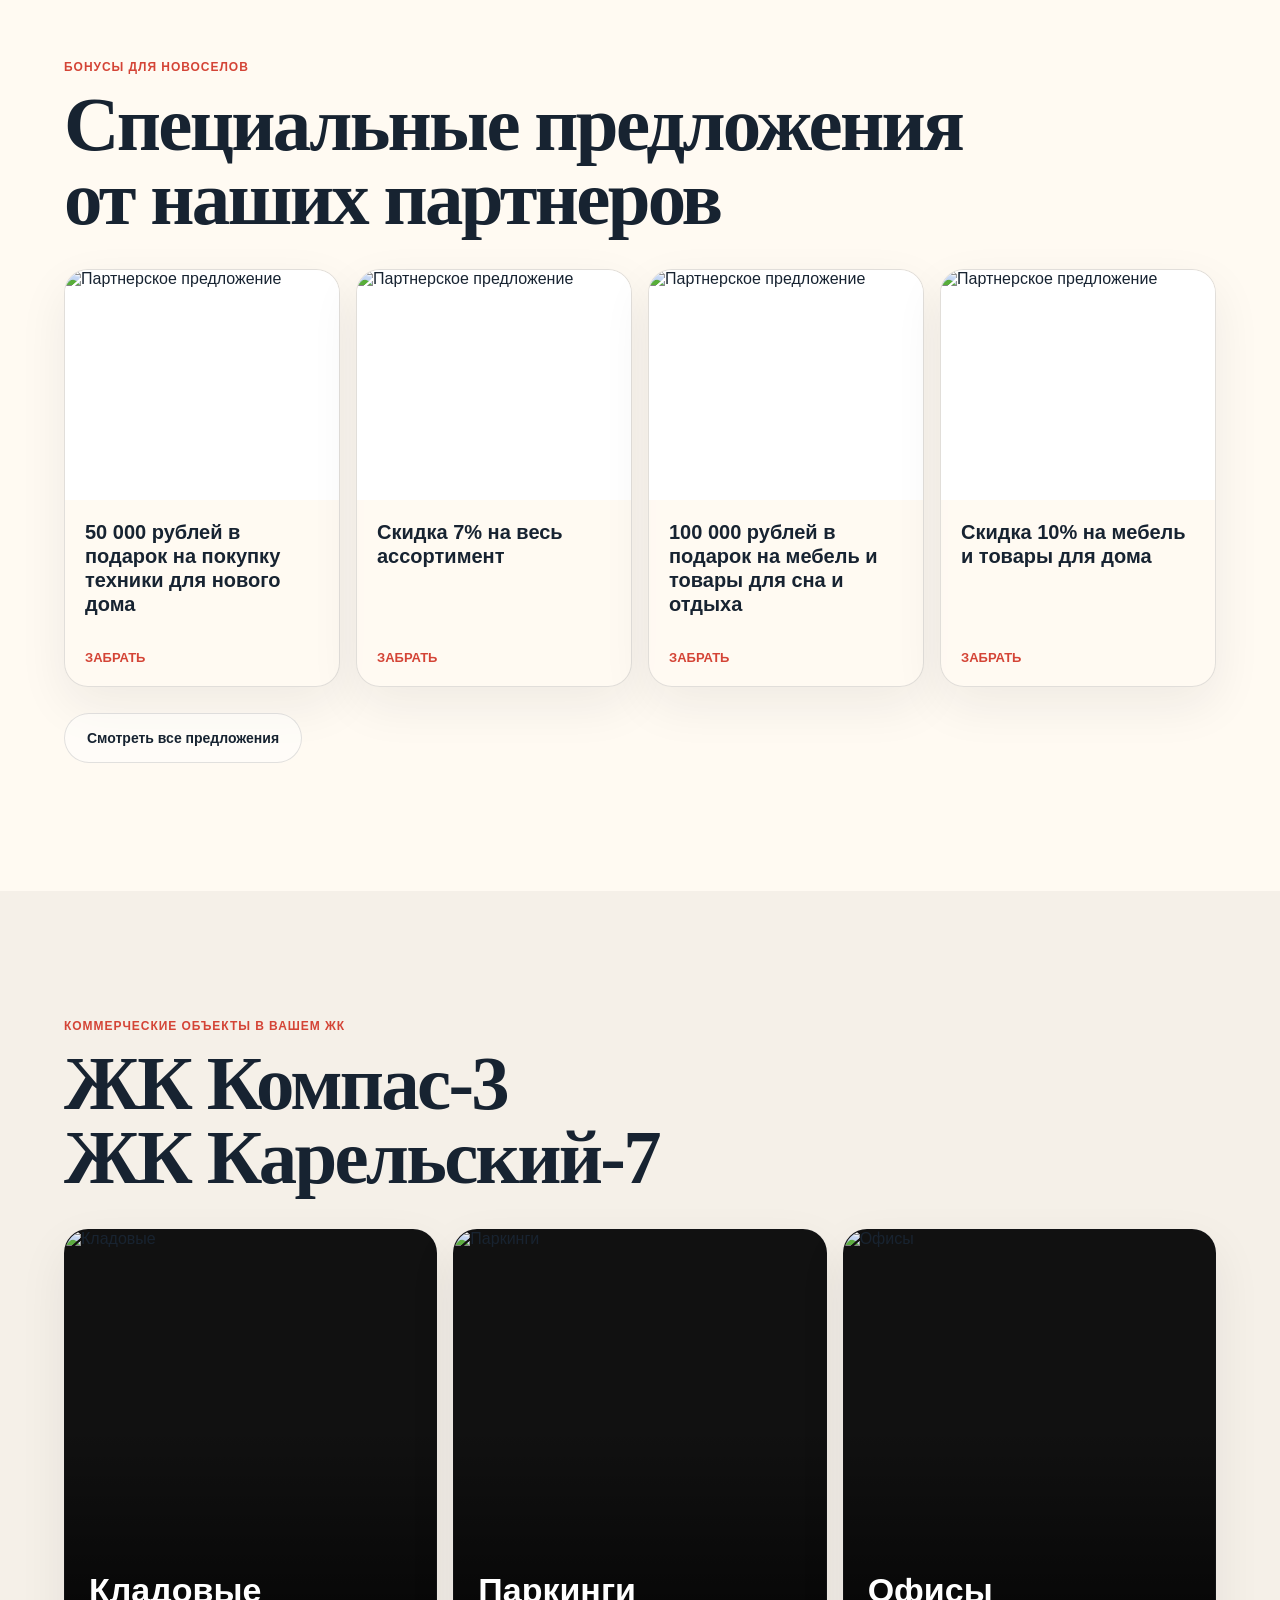
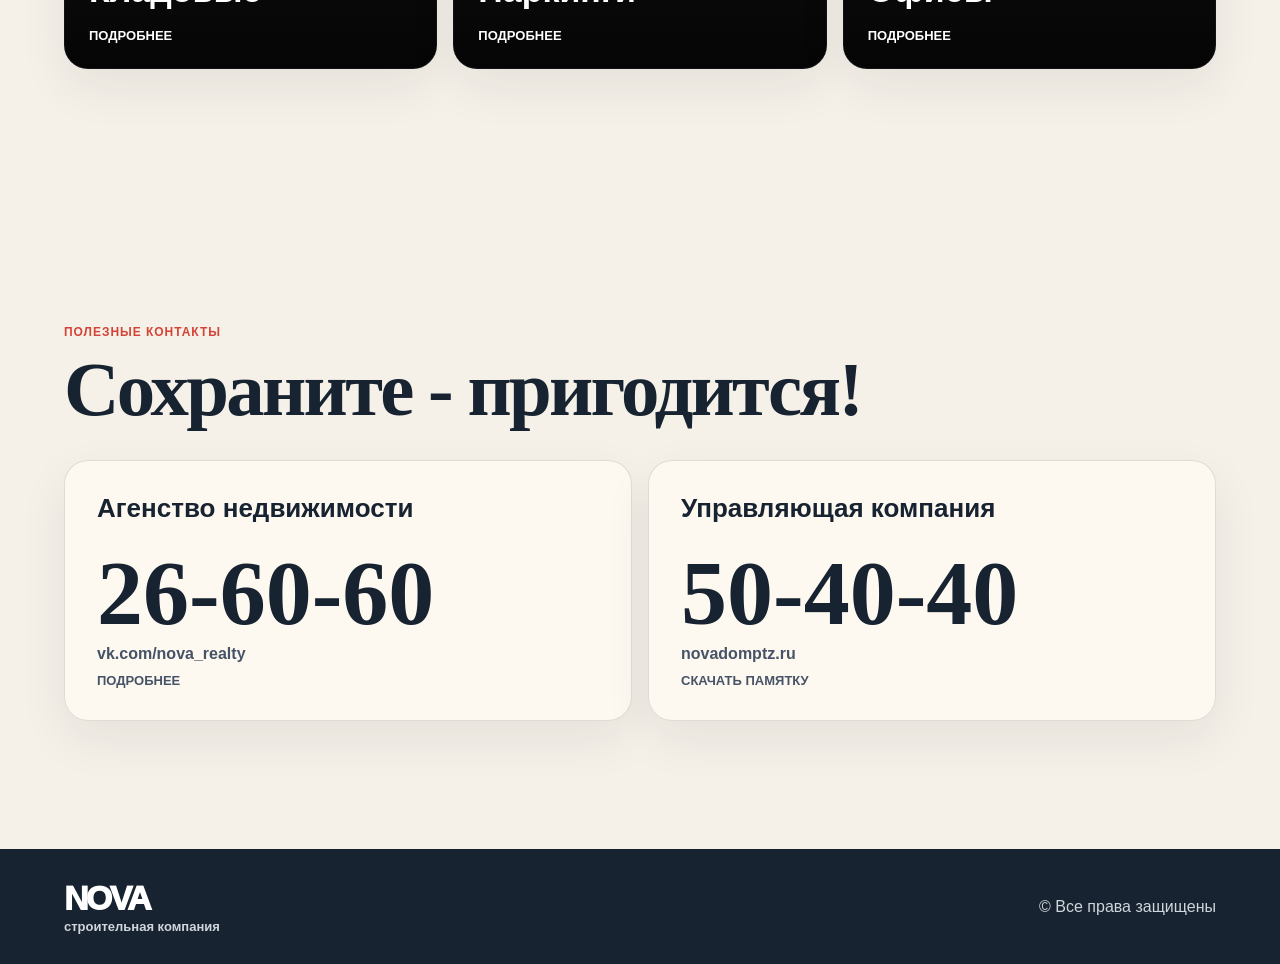
==== commit 3ef2b60c: "Add files via upload" ====
--- a/index.html
+++ b/index.html
@@ -5,12 +5,12 @@
   <meta name="viewport" content="width=device-width, initial-scale=1.0" />
   <title>Добро пожаловать в ваш новый дом!</title>
   <meta name="description" content="Строительная компания NOVA подготовила всё, чтобы вам было удобно начать жизнь в нём" />
-  <link rel="icon" href="assets/56ab0139e0c4-Frame_44.svg" />
+  <link rel="icon" href="site-assets/favicon.svg" />
   <link rel="stylesheet" href="modern.css" />
 </head>
 <body data-page="modern-redesign">
   <header class="topbar">
-    <a class="logo" href="#hero" aria-label="NOVA"><img src="assets/4087229fb902-nova_3.svg" alt="NOVA строительная компания" /></a>
+    <a class="logo" href="#hero" aria-label="NOVA"><span class="logo-title">NOVA</span><span class="logo-subtitle">строительная<br>компания</span></a>
     <button class="menu" type="button" aria-label="Открыть меню" aria-expanded="false"><span></span><span></span></button>
     <nav class="nav" aria-label="Основная навигация">
       <a href="#welcome" data-nav-link>Инструкции</a>
@@ -32,13 +32,13 @@
         </div>
       </div>
       <div class="hero-visual reveal delay-1">
-        <video class="hero-video" src="https://cdnv.boomstream.com/balancer/pIdBXsP8-uNPTUzhe.mp4#t=0.1" autoplay muted loop playsinline preload="metadata" poster="assets/e87107e9758e-Frame_45.jpg"></video>
+        <video class="hero-video" src="https://cdnv.boomstream.com/balancer/pIdBXsP8-uNPTUzhe.mp4#t=0.1" autoplay muted loop playsinline preload="metadata" poster="site-assets/hero-poster.jpg"></video>
         <div class="floating-note"><span>Welcome kit</span><strong>NOVAсёлы</strong></div>
       </div>
     </section>
 
     <section class="letter" id="welcome">
-      <div class="portrait reveal"><img src="assets/2315976e4f69-IMG_1158_1.jpg" alt="Анна Ануфриева" /></div>
+      <div class="portrait reveal"><img src="site-assets/anna-anufrieva.jpg" alt="Анна Ануфриева" /></div>
       <div class="letter-card reveal delay-1">
         <p class="kicker">Дорогие NOVAсёлы!</p>
         <p>От всей души поздравляю вас с этим замечательным событием — новосельем! Для нашей команды это не просто завершение проекта, а начало новой главы в вашей жизни. Мы искренне благодарны вам за доверие и выбор нашей компании.</p>
@@ -58,8 +58,8 @@
           <p>В жилом комплексе созданы благоустроенные дворы, уютные детские площадки, зоны отдыха и прогулочные аллеи. В шаговой доступности расположены магазины, школы, детские сады, объекты спорта и транспорта — всё необходимое для ежедневной жизни рядом.</p>
           <p>Строительство ведется с применением современных технологий и надежных материалов, что гарантирует высокое качество и контроль на каждом этапе.</p>
         </article>
-        <img class="life-img tall reveal delay-1" src="assets/7d5d31a00db7-IMG_9064_2_1.jpg" alt="Жилой комплекс NOVA" />
-        <img class="life-img reveal delay-2" src="assets/95918c0e2739-N0026_1_1.jpg" alt="Двор жилого комплекса" />
+        <img class="life-img tall reveal delay-1" src="site-assets/complex-1.jpg" alt="Жилой комплекс NOVA" />
+        <img class="life-img reveal delay-2" src="site-assets/complex-2.jpg" alt="Двор жилого комплекса" />
       </div>
     </section>
 
@@ -87,14 +87,14 @@
       </div>
       <div class="doc-grid">
         <article class="doc-card featured reveal">
-          <img src="assets/1fa163564dfc-document_passport.svg" alt="" />
+          <img src="site-assets/document.svg" alt="" />
           <h3>Инструкции по эксплуатации</h3>
           <p>✓ Кладовые</p><p>✓ Паркинг</p><p>✓ Офисы</p>
           <div class="chips"><span>ЖК «КОМПАС-3»</span><span>ЖК «КАРЕЛЬСКИЙ-7»</span></div>
           <a href="#">ОЗНАКОМИТЬСЯ ПОДРОБНЕЕ</a>
         </article>
         <article class="doc-card reveal delay-1">
-          <img src="assets/4c8ca0a6c91a-download.svg" alt="" />
+          <img src="site-assets/download.svg" alt="" />
           <h3>Регистрация права собственности</h3>
           <p>✓ Необходимые документы</p><p>✓ Пошаговая инструкция</p><p>✓ Страхование объекта недвижимости</p>
           <a href="#">ОЗНАКОМИТЬСЯ ПОДРОБНЕЕ</a>
@@ -111,10 +111,10 @@
         <h2>Специальные предложения от наших партнеров</h2>
       </div>
       <div class="offer-grid">
-        <article class="offer reveal"><img src="assets/fef5547e9252-_1.png" alt="Партнерское предложение" /><div><h3>50 000 рублей в подарок на покупку техники для нового дома</h3><a href="#">Забрать</a></div></article>
-        <article class="offer reveal delay-1"><img src="assets/65756b2e36f3-Group.png" alt="Партнерское предложение" /><div><h3>Скидка 7% на весь ассортимент</h3><a href="#">Забрать</a></div></article>
-        <article class="offer reveal delay-2"><img src="assets/9d544904f2c5-photo.png" alt="Партнерское предложение" /><div><h3>100 000 рублей в подарок на мебель и товары для сна и отдыха</h3><a href="#">Забрать</a></div></article>
-        <article class="offer reveal"><img src="assets/57588df3bc0c-photo.png" alt="Партнерское предложение" /><div><h3>Скидка 10% на мебель и товары для дома</h3><a href="#">Забрать</a></div></article>
+        <article class="offer reveal"><img src="site-assets/offer-tech.png" alt="Партнерское предложение" /><div><h3>50 000 рублей в подарок на покупку техники для нового дома</h3><a href="#">Забрать</a></div></article>
+        <article class="offer reveal delay-1"><img src="site-assets/offer-sale.png" alt="Партнерское предложение" /><div><h3>Скидка 7% на весь ассортимент</h3><a href="#">Забрать</a></div></article>
+        <article class="offer reveal delay-2"><img src="site-assets/offer-furniture.png" alt="Партнерское предложение" /><div><h3>100 000 рублей в подарок на мебель и товары для сна и отдыха</h3><a href="#">Забрать</a></div></article>
+        <article class="offer reveal"><img src="site-assets/offer-home.png" alt="Партнерское предложение" /><div><h3>Скидка 10% на мебель и товары для дома</h3><a href="#">Забрать</a></div></article>
       </div>
       <a class="btn outline center" href="#offers">Смотреть все предложения</a>
     </section>
@@ -125,9 +125,9 @@
         <h2>ЖК Компас-3<br />ЖК Карельский-7</h2>
       </div>
       <div class="commerce-grid">
-        <article class="commerce-card reveal"><img src="assets/f75e2e21aa83-boxes-with-clothes-f.jpg" alt="Кладовые" /><div><h3>Кладовые</h3><a href="#">Подробнее</a></div></article>
-        <article class="commerce-card reveal delay-1"><img src="assets/6d31e9a4685f-underground-car-park.jpg" alt="Паркинги" /><div><h3>Паркинги</h3><a href="#">Подробнее</a></div></article>
-        <article class="commerce-card reveal delay-2"><img src="assets/492683cde6cc-modern-office-space-.jpg" alt="Офисы" /><div><h3>Офисы</h3><a href="#">Подробнее</a></div></article>
+        <article class="commerce-card reveal"><img src="site-assets/storage.jpg" alt="Кладовые" /><div><h3>Кладовые</h3><a href="#">Подробнее</a></div></article>
+        <article class="commerce-card reveal delay-1"><img src="site-assets/parking.jpg" alt="Паркинги" /><div><h3>Паркинги</h3><a href="#">Подробнее</a></div></article>
+        <article class="commerce-card reveal delay-2"><img src="site-assets/office.jpg" alt="Офисы" /><div><h3>Офисы</h3><a href="#">Подробнее</a></div></article>
       </div>
     </section>
 
@@ -143,7 +143,7 @@
     </section>
   </main>
 
-  <footer class="footer"><img src="assets/4087229fb902-nova_3.svg" alt="NOVA" /><span>© Все права защищены</span></footer>
+  <footer class="footer"><a class="footer-logo" href="#hero"><span class="logo-title">NOVA</span><span class="logo-subtitle">строительная компания</span></a><span>© Все права защищены</span></footer>
   <script src="modern.js"></script>
 </body>
 </html>
--- a/modern.css
+++ b/modern.css
@@ -1 +1 @@
-:root{--ink:#172331;--muted:#6c7784;--paper:#f5f0e8;--soft:#fffaf2;--line:rgba(23,35,49,.13);--red:#d44436;--blue:#405771;--gold:#d99f58;--green:#5d7567;--shadow:0 26px 80px rgba(23,35,49,.13)}*{box-sizing:border-box}html{scroll-behavior:smooth}body{margin:0;background:var(--paper);color:var(--ink);font-family:Inter,Arial,sans-serif}body:before{position:fixed;inset:0;z-index:-1;pointer-events:none;content:"";background:radial-gradient(circle at 8% 8%,rgba(212,68,54,.12),transparent 28rem),radial-gradient(circle at 90% 6%,rgba(64,87,113,.16),transparent 30rem),linear-gradient(90deg,rgba(23,35,49,.035) 1px,transparent 1px),linear-gradient(rgba(23,35,49,.025) 1px,transparent 1px);background-size:auto,auto,72px 72px,72px 72px}a{color:inherit;text-decoration:none}img{display:block;max-width:100%}.topbar{position:fixed;top:16px;left:50%;z-index:50;display:grid;width:min(1180px,calc(100% - 32px));grid-template-columns:auto 1fr;align-items:center;gap:20px;transform:translateX(-50%);border:1px solid rgba(255,255,255,.55);border-radius:18px;padding:12px 16px;background:rgba(255,250,242,.76);box-shadow:0 16px 50px rgba(23,35,49,.1);backdrop-filter:blur(18px)}.logo{display:flex;align-items:center;border-radius:14px;padding:10px 12px;background:rgba(255,255,255,.78)}.logo img{width:138px;filter:brightness(0) saturate(100%) invert(13%) sepia(18%) saturate(1190%) hue-rotate(172deg) brightness(92%) contrast(91%)}.nav{display:flex;justify-content:flex-end;gap:8px;color:#425063;font-size:14px;font-weight:800}.nav a{border-radius:999px;padding:12px 14px;transition:background .2s ease,color .2s ease,box-shadow .2s ease}.nav a:hover,.nav a.is-active{background:var(--ink);color:#fff;box-shadow:0 10px 24px rgba(23,35,49,.16)}.menu{display:none}.hero{display:grid;min-height:100vh;grid-template-columns:minmax(0,1fr) minmax(380px,.92fr);gap:clamp(24px,4vw,54px);align-items:center;padding:116px clamp(18px,5vw,70px) 54px}.hero-copy{min-width:0;padding-bottom:3vh}.kicker{margin:0 0 14px;color:var(--red);font-size:12px;font-weight:900;letter-spacing:.08em;text-transform:uppercase}.hero h1{max-width:760px;margin:0 0 18px;font-family:Georgia,"Times New Roman",serif;font-size:clamp(52px,6.3vw,98px);line-height:.92;letter-spacing:-.035em}.lead{max-width:560px;margin:0;color:#425063;font-size:clamp(19px,2.1vw,27px);line-height:1.34}.hero-actions{display:flex;flex-wrap:wrap;gap:12px;margin-top:34px}.btn{display:inline-flex;min-height:50px;align-items:center;justify-content:center;border-radius:999px;padding:0 22px;font-size:14px;font-weight:900}.primary{background:var(--red);color:white}.ghost,.outline{border:1px solid var(--line);background:rgba(255,255,255,.46)}.dark{margin-top:16px;background:var(--ink);color:white}.center{width:max-content;margin:26px auto 0}.hero-visual{position:relative;align-self:center;min-width:0;min-height:560px;overflow:hidden;border-radius:28px;box-shadow:var(--shadow);background:#172331}.hero-visual:after{position:absolute;inset:0;content:"";background:linear-gradient(180deg,transparent 40%,rgba(23,35,49,.2))}.hero-visual img,.hero-video{width:100%;height:100%;object-fit:cover}.hero-video{display:block;min-height:560px}.floating-note{position:absolute;right:22px;bottom:22px;z-index:2;border:1px solid rgba(255,255,255,.44);border-radius:18px;padding:18px 20px;background:rgba(255,250,242,.76);backdrop-filter:blur(16px)}.floating-note span{display:block;color:var(--muted);font-size:12px;font-weight:800;text-transform:uppercase}.floating-note strong{font-family:Georgia,serif;font-size:30px}.section-pad{padding:clamp(72px,10vw,134px) clamp(18px,5vw,70px)}.section-head{max-width:920px;margin-bottom:34px}.section-head h2,.referral h2{margin:0;font-family:Georgia,"Times New Roman",serif;font-size:clamp(38px,6vw,86px);line-height:.96;letter-spacing:-.035em}.letter{display:grid;grid-template-columns:minmax(260px,.72fr) minmax(0,1.28fr);gap:22px;padding:clamp(64px,8vw,110px) clamp(18px,5vw,70px);background:#172331;color:#fff}.portrait{overflow:hidden;border-radius:28px;min-height:520px}.portrait img{width:100%;height:100%;object-fit:cover}.letter-card{align-self:center;border:1px solid rgba(255,255,255,.16);border-radius:28px;padding:clamp(26px,5vw,58px);background:rgba(255,255,255,.06)}.letter-card p{color:#e9edf0;font-size:18px;line-height:1.7}.letter-card footer{display:grid;gap:6px;margin-top:26px}.letter-card strong{font-size:24px}.letter-card span{color:#b8c1ca}.life-grid{display:grid;grid-template-columns:1fr .85fr;grid-template-rows:auto auto;gap:18px}.life-text{grid-row:1 / span 2;border-radius:28px;padding:clamp(26px,4vw,48px);background:var(--soft);box-shadow:var(--shadow)}.life-text p{font-size:20px;line-height:1.65;color:#344154}.life-img{width:100%;height:320px;object-fit:cover;border-radius:28px}.life-img.tall{height:410px}.referral{padding:clamp(70px,10vw,128px) clamp(18px,5vw,70px);background:#d44436;color:white}.referral-card{display:grid;grid-template-columns:.9fr 1.1fr;gap:28px;align-items:center;border-radius:32px;padding:clamp(28px,5vw,64px);background:linear-gradient(135deg,rgba(255,255,255,.17),rgba(255,255,255,.06));box-shadow:0 30px 80px rgba(80,12,8,.2)}.referral .kicker{color:#ffe2d9}.referral h2 span{display:block;font-size:clamp(84px,15vw,210px);line-height:.8}.steps{border-radius:24px;padding:28px;background:rgba(255,255,255,.86);color:var(--ink)}.steps h3{margin:0 0 18px;font-size:30px}.steps p{margin:10px 0;color:#4d5968;font-size:18px}.doc-grid{display:grid;grid-template-columns:repeat(6,1fr);gap:16px}.doc-card,.doc-mini,.offer,.commerce-card,.contact-card{border:1px solid var(--line);border-radius:24px;background:rgba(255,250,242,.78);box-shadow:0 18px 50px rgba(23,35,49,.07)}.doc-card{grid-column:span 3;padding:28px}.doc-card.featured{background:#fff}.doc-card img{width:56px;height:56px;margin-bottom:30px}.doc-card h3{margin:0 0 18px;font-size:28px}.doc-card p{margin:8px 0;color:var(--muted);font-size:18px}.doc-card a,.offer a,.commerce-card a,.small-link{display:inline-flex;margin-top:18px;color:var(--red);font-size:13px;font-weight:900;text-transform:uppercase}.chips{display:flex;flex-wrap:wrap;gap:8px;margin-top:20px}.chips span{border-radius:999px;padding:9px 12px;background:#eef0ec;color:#4d5968;font-size:13px;font-weight:800}.doc-mini{grid-column:span 2;display:flex;min-height:116px;align-items:center;padding:24px;font-size:22px;font-weight:900}.offers-section{background:#fffaf2}.offer-grid{display:grid;grid-template-columns:repeat(4,1fr);gap:16px}.offer{overflow:hidden}.offer img{width:100%;height:230px;object-fit:cover;background:#fff}.offer div{padding:20px}.offer h3{min-height:112px;margin:0;font-size:20px;line-height:1.2}.commerce-grid{display:grid;grid-template-columns:repeat(3,1fr);gap:16px}.commerce-card{position:relative;overflow:hidden;min-height:440px;background:#111}.commerce-card img{width:100%;height:100%;object-fit:cover;filter:saturate(.92)}.commerce-card:after{position:absolute;inset:0;content:"";background:linear-gradient(180deg,transparent 45%,rgba(0,0,0,.72))}.commerce-card div{position:absolute;left:24px;right:24px;bottom:24px;z-index:2;color:white}.commerce-card h3{margin:0;font-size:34px}.commerce-card a{color:white}.contact-grid{display:grid;grid-template-columns:repeat(2,1fr);gap:16px}.contact-card{padding:32px}.contact-card h3{margin:0 0 28px;font-size:26px}.contact-card a{display:block;margin-top:10px;color:#465366;font-weight:800}.contact-card .phone{font-family:Georgia,serif;color:var(--ink);font-size:clamp(48px,8vw,92px);line-height:.9}.footer{display:flex;align-items:center;justify-content:space-between;gap:20px;padding:30px clamp(18px,5vw,70px);background:#172331;color:#cfd6dc}.footer img{width:140px;filter:brightness(0) invert(1)}.reveal{opacity:0;transform:translateY(22px);transition:opacity .7s ease,transform .7s ease}.reveal.in{opacity:1;transform:none}.delay-1{transition-delay:.08s}.delay-2{transition-delay:.16s}@media(max-width:980px){.hero,.letter,.referral-card,.life-grid,.contact-grid{grid-template-columns:1fr}.hero{padding-top:108px}.hero h1{max-width:880px}.hero-visual{min-height:420px}.hero-video{min-height:420px}.portrait{min-height:420px}.doc-card,.doc-mini{grid-column:span 6}.offer-grid,.commerce-grid{grid-template-columns:1fr 1fr}.life-text{grid-row:auto}}@media(max-width:720px){.topbar{top:10px;width:calc(100% - 20px);grid-template-columns:1fr auto;border-radius:14px}.logo{padding:8px 10px}.logo img{width:112px}.menu{display:grid;width:42px;height:42px;place-items:center;border:1px solid var(--line);border-radius:12px;background:white}.menu span{display:block;width:18px;height:2px;background:var(--ink)}.menu span+span{margin-top:5px}.nav{display:none;grid-column:1/-1;justify-content:flex-start;flex-wrap:wrap;padding-top:8px}.topbar.open .nav{display:flex}.hero{grid-template-columns:1fr;min-height:auto;padding-bottom:34px}.hero-copy{padding-bottom:0}.hero h1{font-size:clamp(46px,15vw,76px)}.hero-actions,.btn{width:100%}.hero-visual{min-height:330px;border-radius:22px}.hero-video{min-height:330px}.letter,.section-pad,.referral{padding-left:16px;padding-right:16px}.letter-card,.life-text,.referral-card{border-radius:22px}.offer-grid,.commerce-grid{grid-template-columns:1fr}.commerce-card{min-height:320px}.contact-card .phone{font-size:54px}.footer{align-items:flex-start;flex-direction:column}}+:root{--ink:#172331;--muted:#6c7784;--paper:#f5f0e8;--soft:#fffaf2;--line:rgba(23,35,49,.13);--red:#d44436;--blue:#405771;--gold:#d99f58;--green:#5d7567;--shadow:0 26px 80px rgba(23,35,49,.13)}*{box-sizing:border-box}html{scroll-behavior:smooth}body{margin:0;background:var(--paper);color:var(--ink);font-family:Inter,Arial,sans-serif}body:before{position:fixed;inset:0;z-index:-1;pointer-events:none;content:"";background:radial-gradient(circle at 8% 8%,rgba(212,68,54,.12),transparent 28rem),radial-gradient(circle at 90% 6%,rgba(64,87,113,.16),transparent 30rem),linear-gradient(90deg,rgba(23,35,49,.035) 1px,transparent 1px),linear-gradient(rgba(23,35,49,.025) 1px,transparent 1px);background-size:auto,auto,72px 72px,72px 72px}a{color:inherit;text-decoration:none}img{display:block;max-width:100%}.topbar{position:fixed;top:16px;left:50%;z-index:50;display:grid;width:min(1180px,calc(100% - 32px));grid-template-columns:auto 1fr;align-items:center;gap:20px;transform:translateX(-50%);border:1px solid rgba(255,255,255,.55);border-radius:18px;padding:12px 16px;background:rgba(255,250,242,.76);box-shadow:0 16px 50px rgba(23,35,49,.1);backdrop-filter:blur(18px)}.logo{display:grid;gap:0;border-radius:14px;padding:10px 14px;background:rgba(255,255,255,.86);line-height:.9;color:var(--ink)}.logo-title{font-size:28px;font-weight:950;letter-spacing:-.08em}.logo-subtitle{font-size:13px;font-weight:700;line-height:1.05;color:#344154}.nav{display:flex;justify-content:flex-end;gap:8px;color:#425063;font-size:14px;font-weight:800}.nav a{border-radius:999px;padding:12px 14px;transition:background .2s ease,color .2s ease,box-shadow .2s ease}.nav a:hover,.nav a.is-active{background:var(--ink);color:#fff;box-shadow:0 10px 24px rgba(23,35,49,.16)}.menu{display:none}.hero{display:grid;min-height:100vh;grid-template-columns:minmax(0,1fr) minmax(380px,.92fr);gap:clamp(24px,4vw,54px);align-items:center;padding:116px clamp(18px,5vw,70px) 54px}.hero-copy{min-width:0;padding-bottom:3vh}.kicker{margin:0 0 14px;color:var(--red);font-size:12px;font-weight:900;letter-spacing:.08em;text-transform:uppercase}.hero h1{max-width:760px;margin:0 0 18px;font-family:Georgia,"Times New Roman",serif;font-size:clamp(52px,6.3vw,98px);line-height:.92;letter-spacing:-.035em}.lead{max-width:560px;margin:0;color:#425063;font-size:clamp(19px,2.1vw,27px);line-height:1.34}.hero-actions{display:flex;flex-wrap:wrap;gap:12px;margin-top:34px}.btn{display:inline-flex;min-height:50px;align-items:center;justify-content:center;border-radius:999px;padding:0 22px;font-size:14px;font-weight:900}.primary{background:var(--red);color:white}.ghost,.outline{border:1px solid var(--line);background:rgba(255,255,255,.46)}.dark{margin-top:16px;background:var(--ink);color:white}.center{width:max-content;margin:26px auto 0}.hero-visual{position:relative;align-self:center;min-width:0;min-height:560px;overflow:hidden;border-radius:28px;box-shadow:var(--shadow);background:#172331}.hero-visual:after{position:absolute;inset:0;content:"";background:linear-gradient(180deg,transparent 40%,rgba(23,35,49,.2))}.hero-visual img,.hero-video{width:100%;height:100%;object-fit:cover}.hero-video{display:block;min-height:560px}.floating-note{position:absolute;right:22px;bottom:22px;z-index:2;border:1px solid rgba(255,255,255,.44);border-radius:18px;padding:18px 20px;background:rgba(255,250,242,.76);backdrop-filter:blur(16px)}.floating-note span{display:block;color:var(--muted);font-size:12px;font-weight:800;text-transform:uppercase}.floating-note strong{font-family:Georgia,serif;font-size:30px}.section-pad{padding:clamp(72px,10vw,134px) clamp(18px,5vw,70px)}.section-head{max-width:920px;margin-bottom:34px}.section-head h2,.referral h2{margin:0;font-family:Georgia,"Times New Roman",serif;font-size:clamp(38px,6vw,86px);line-height:.96;letter-spacing:-.035em}.letter{display:grid;grid-template-columns:minmax(260px,.72fr) minmax(0,1.28fr);gap:22px;padding:clamp(64px,8vw,110px) clamp(18px,5vw,70px);background:#172331;color:#fff}.portrait{overflow:hidden;border-radius:28px;min-height:520px}.portrait img{width:100%;height:100%;object-fit:cover}.letter-card{align-self:center;border:1px solid rgba(255,255,255,.16);border-radius:28px;padding:clamp(26px,5vw,58px);background:rgba(255,255,255,.06)}.letter-card p{color:#e9edf0;font-size:18px;line-height:1.7}.letter-card footer{display:grid;gap:6px;margin-top:26px}.letter-card strong{font-size:24px}.letter-card span{color:#b8c1ca}.life-grid{display:grid;grid-template-columns:1fr .85fr;grid-template-rows:auto auto;gap:18px}.life-text{grid-row:1 / span 2;border-radius:28px;padding:clamp(26px,4vw,48px);background:var(--soft);box-shadow:var(--shadow)}.life-text p{font-size:20px;line-height:1.65;color:#344154}.life-img{width:100%;height:320px;object-fit:cover;border-radius:28px}.life-img.tall{height:410px}.referral{padding:clamp(70px,10vw,128px) clamp(18px,5vw,70px);background:#d44436;color:white}.referral-card{display:grid;grid-template-columns:.9fr 1.1fr;gap:28px;align-items:center;border-radius:32px;padding:clamp(28px,5vw,64px);background:linear-gradient(135deg,rgba(255,255,255,.17),rgba(255,255,255,.06));box-shadow:0 30px 80px rgba(80,12,8,.2)}.referral .kicker{color:#ffe2d9}.referral h2 span{display:block;font-size:clamp(84px,15vw,210px);line-height:.8}.steps{border-radius:24px;padding:28px;background:rgba(255,255,255,.86);color:var(--ink)}.steps h3{margin:0 0 18px;font-size:30px}.steps p{margin:10px 0;color:#4d5968;font-size:18px}.doc-grid{display:grid;grid-template-columns:repeat(6,1fr);gap:16px}.doc-card,.doc-mini,.offer,.commerce-card,.contact-card{border:1px solid var(--line);border-radius:24px;background:rgba(255,250,242,.78);box-shadow:0 18px 50px rgba(23,35,49,.07)}.doc-card{grid-column:span 3;padding:28px}.doc-card.featured{background:#fff}.doc-card img{width:56px;height:56px;margin-bottom:30px}.doc-card h3{margin:0 0 18px;font-size:28px}.doc-card p{margin:8px 0;color:var(--muted);font-size:18px}.doc-card a,.offer a,.commerce-card a,.small-link{display:inline-flex;margin-top:18px;color:var(--red);font-size:13px;font-weight:900;text-transform:uppercase}.chips{display:flex;flex-wrap:wrap;gap:8px;margin-top:20px}.chips span{border-radius:999px;padding:9px 12px;background:#eef0ec;color:#4d5968;font-size:13px;font-weight:800}.doc-mini{grid-column:span 2;display:flex;min-height:116px;align-items:center;padding:24px;font-size:22px;font-weight:900}.offers-section{background:#fffaf2}.offer-grid{display:grid;grid-template-columns:repeat(4,1fr);gap:16px}.offer{overflow:hidden}.offer img{width:100%;height:230px;object-fit:cover;background:#fff}.offer div{padding:20px}.offer h3{min-height:112px;margin:0;font-size:20px;line-height:1.2}.commerce-grid{display:grid;grid-template-columns:repeat(3,1fr);gap:16px}.commerce-card{position:relative;overflow:hidden;min-height:440px;background:#111}.commerce-card img{width:100%;height:100%;object-fit:cover;filter:saturate(.92)}.commerce-card:after{position:absolute;inset:0;content:"";background:linear-gradient(180deg,transparent 45%,rgba(0,0,0,.72))}.commerce-card div{position:absolute;left:24px;right:24px;bottom:24px;z-index:2;color:white}.commerce-card h3{margin:0;font-size:34px}.commerce-card a{color:white}.contact-grid{display:grid;grid-template-columns:repeat(2,1fr);gap:16px}.contact-card{padding:32px}.contact-card h3{margin:0 0 28px;font-size:26px}.contact-card a{display:block;margin-top:10px;color:#465366;font-weight:800}.contact-card .phone{font-family:Georgia,serif;color:var(--ink);font-size:clamp(48px,8vw,92px);line-height:.9}.footer{display:flex;align-items:center;justify-content:space-between;gap:20px;padding:30px clamp(18px,5vw,70px);background:#172331;color:#cfd6dc}.footer-logo{display:grid;gap:2px;color:#fff}.footer-logo .logo-title{font-size:34px}.footer-logo .logo-subtitle{color:#cfd6dc;font-size:13px}.reveal{opacity:0;transform:translateY(22px);transition:opacity .7s ease,transform .7s ease}.reveal.in{opacity:1;transform:none}.delay-1{transition-delay:.08s}.delay-2{transition-delay:.16s}@media(max-width:980px){.hero,.letter,.referral-card,.life-grid,.contact-grid{grid-template-columns:1fr}.hero{padding-top:108px}.hero h1{max-width:880px}.hero-visual{min-height:420px}.hero-video{min-height:420px}.portrait{min-height:420px}.doc-card,.doc-mini{grid-column:span 6}.offer-grid,.commerce-grid{grid-template-columns:1fr 1fr}.life-text{grid-row:auto}}@media(max-width:720px){.topbar{top:10px;width:calc(100% - 20px);grid-template-columns:1fr auto;border-radius:14px}.logo{padding:8px 10px}.logo-title{font-size:24px}.logo-subtitle{font-size:12px}.menu{display:grid;width:42px;height:42px;place-items:center;border:1px solid var(--line);border-radius:12px;background:white}.menu span{display:block;width:18px;height:2px;background:var(--ink)}.menu span+span{margin-top:5px}.nav{display:none;grid-column:1/-1;justify-content:flex-start;flex-wrap:wrap;padding-top:8px}.topbar.open .nav{display:flex}.hero{grid-template-columns:1fr;min-height:auto;padding-bottom:34px}.hero-copy{padding-bottom:0}.hero h1{font-size:clamp(46px,15vw,76px)}.hero-actions,.btn{width:100%}.hero-visual{min-height:330px;border-radius:22px}.hero-video{min-height:330px}.letter,.section-pad,.referral{padding-left:16px;padding-right:16px}.letter-card,.life-text,.referral-card{border-radius:22px}.offer-grid,.commerce-grid{grid-template-columns:1fr}.commerce-card{min-height:320px}.contact-card .phone{font-size:54px}.footer{align-items:flex-start;flex-direction:column}}
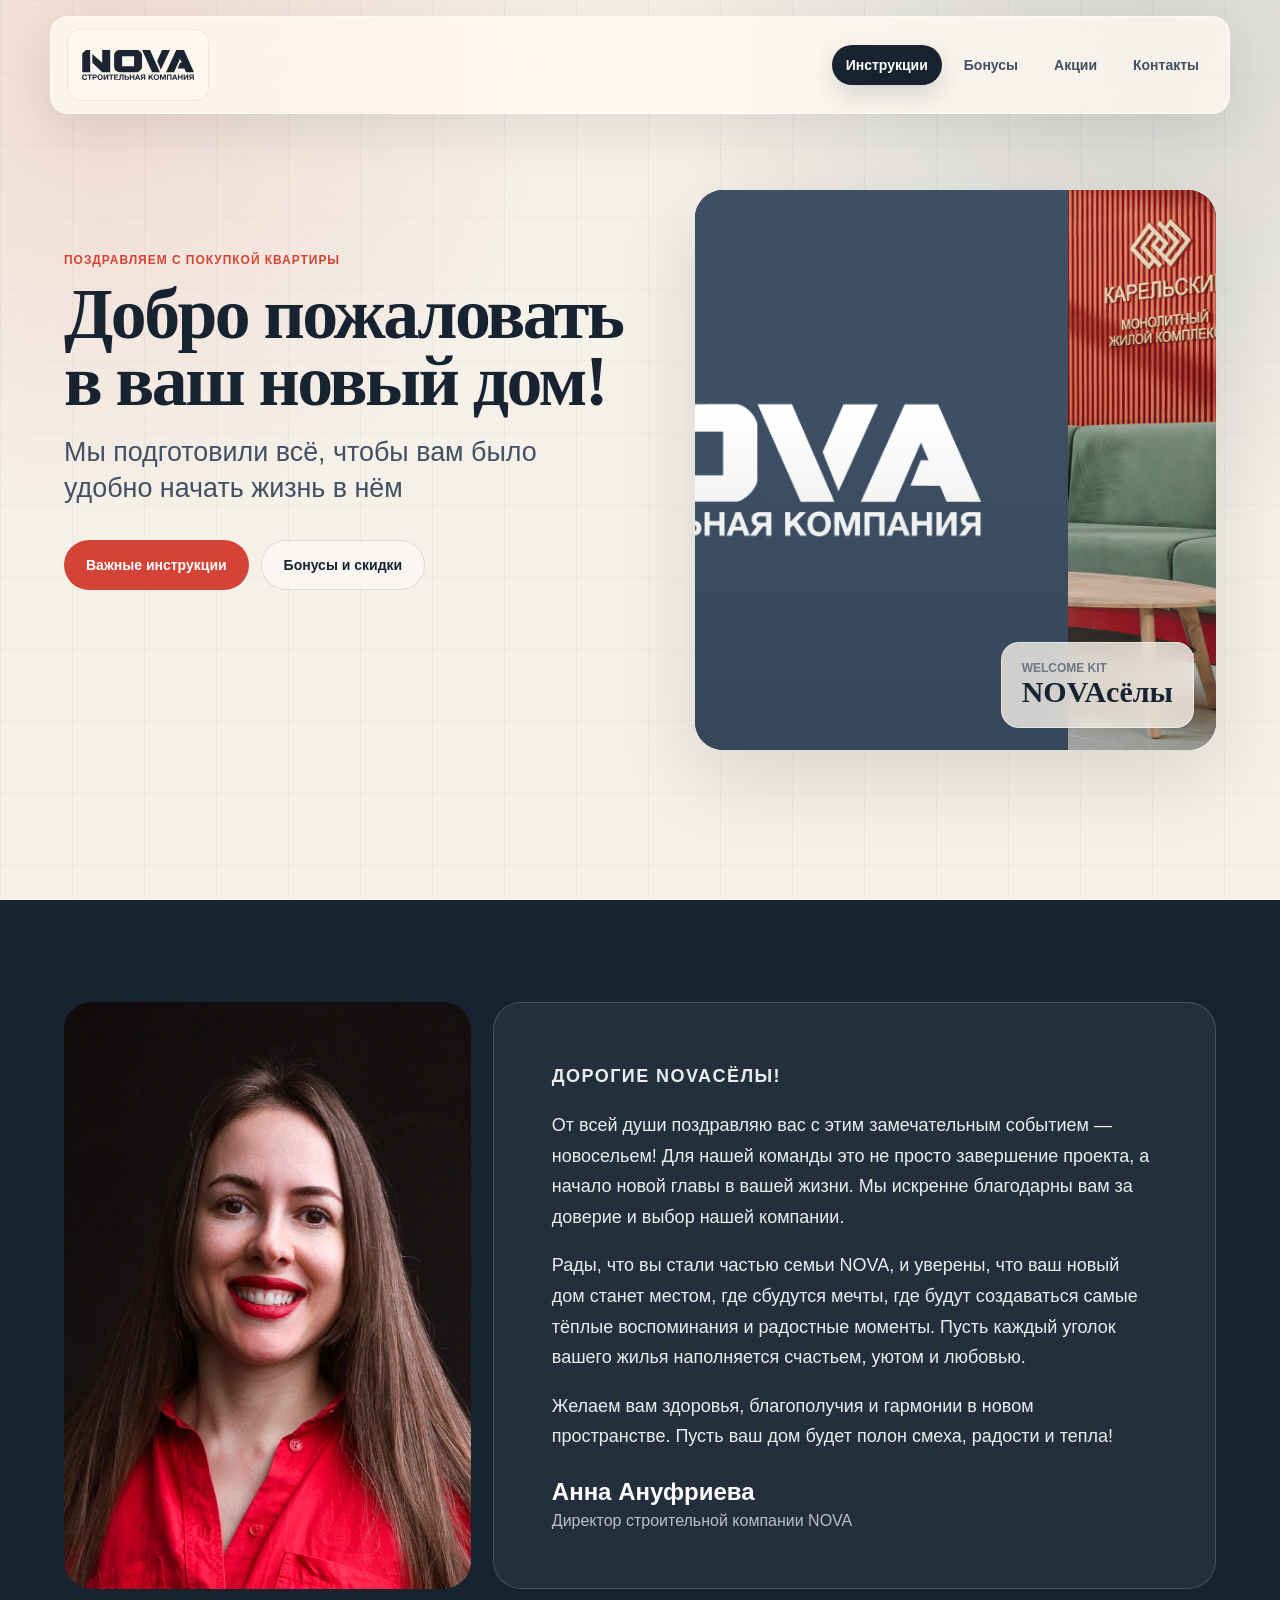
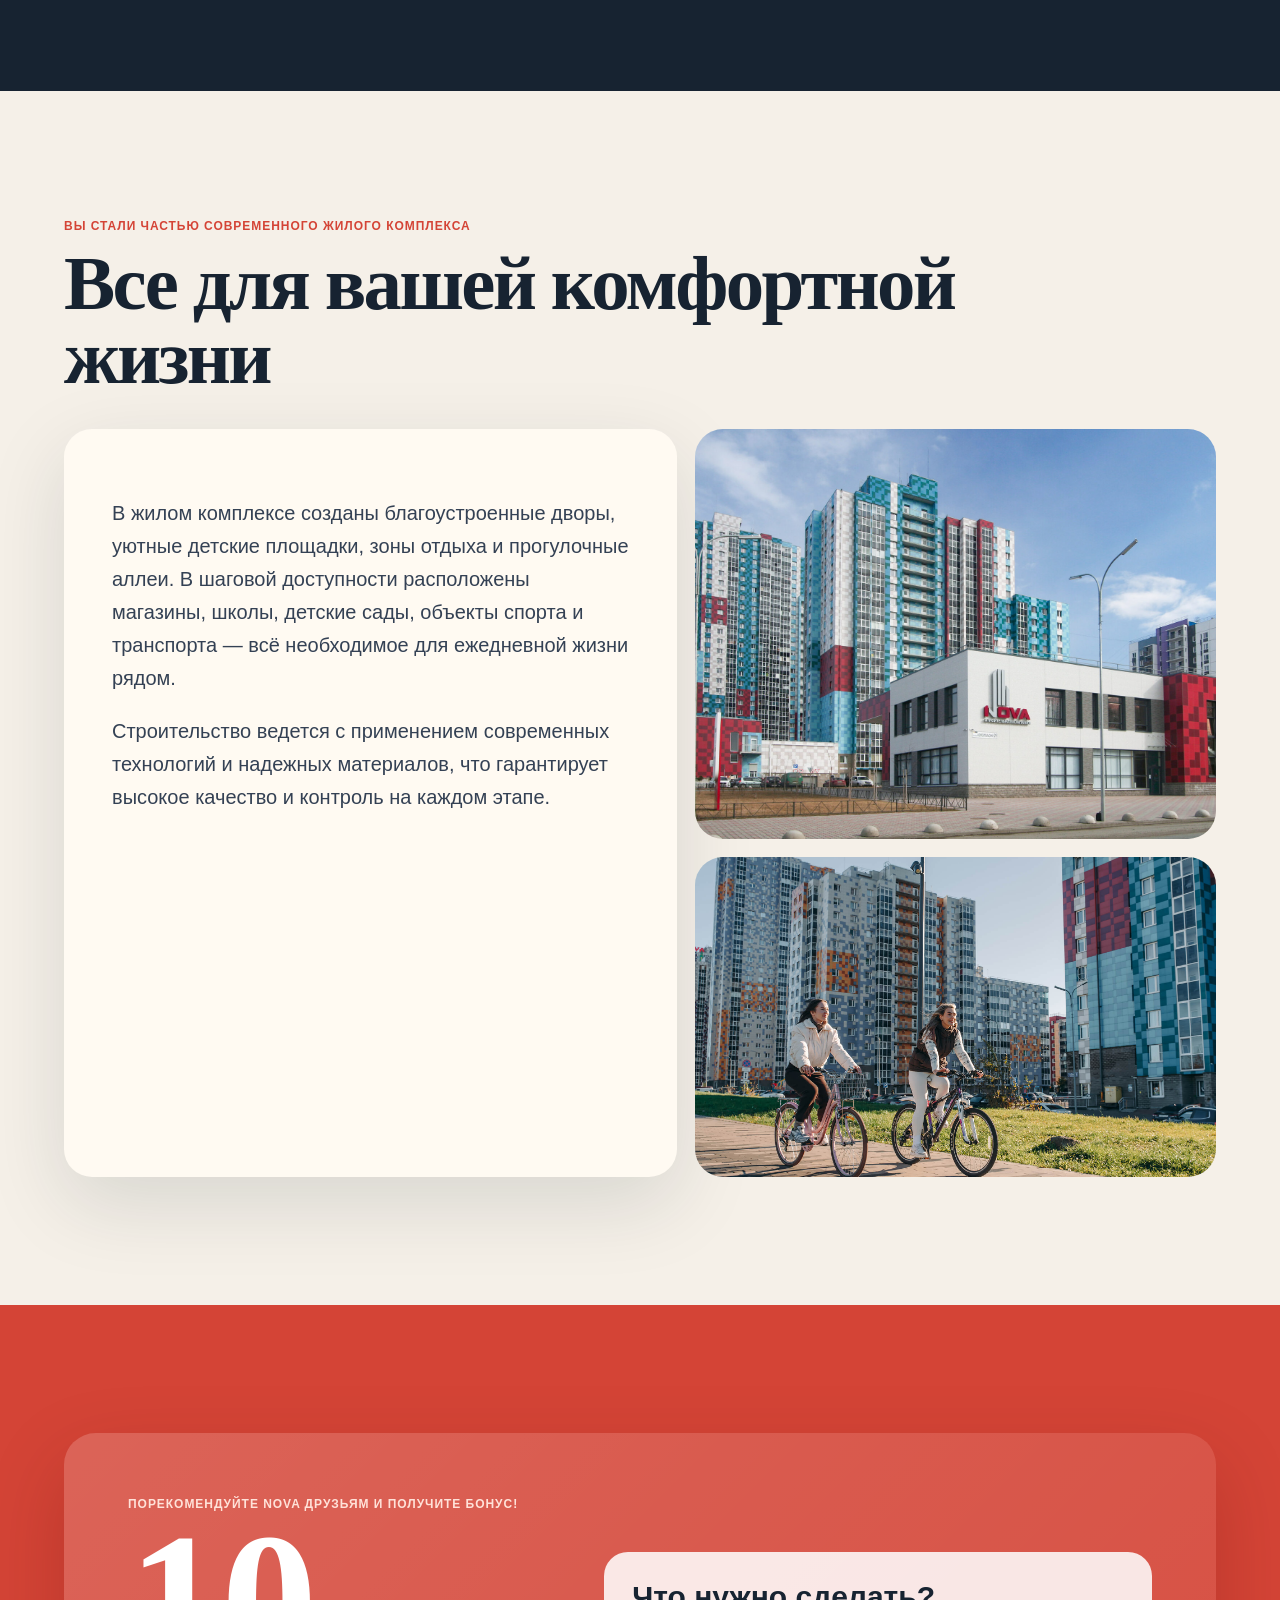
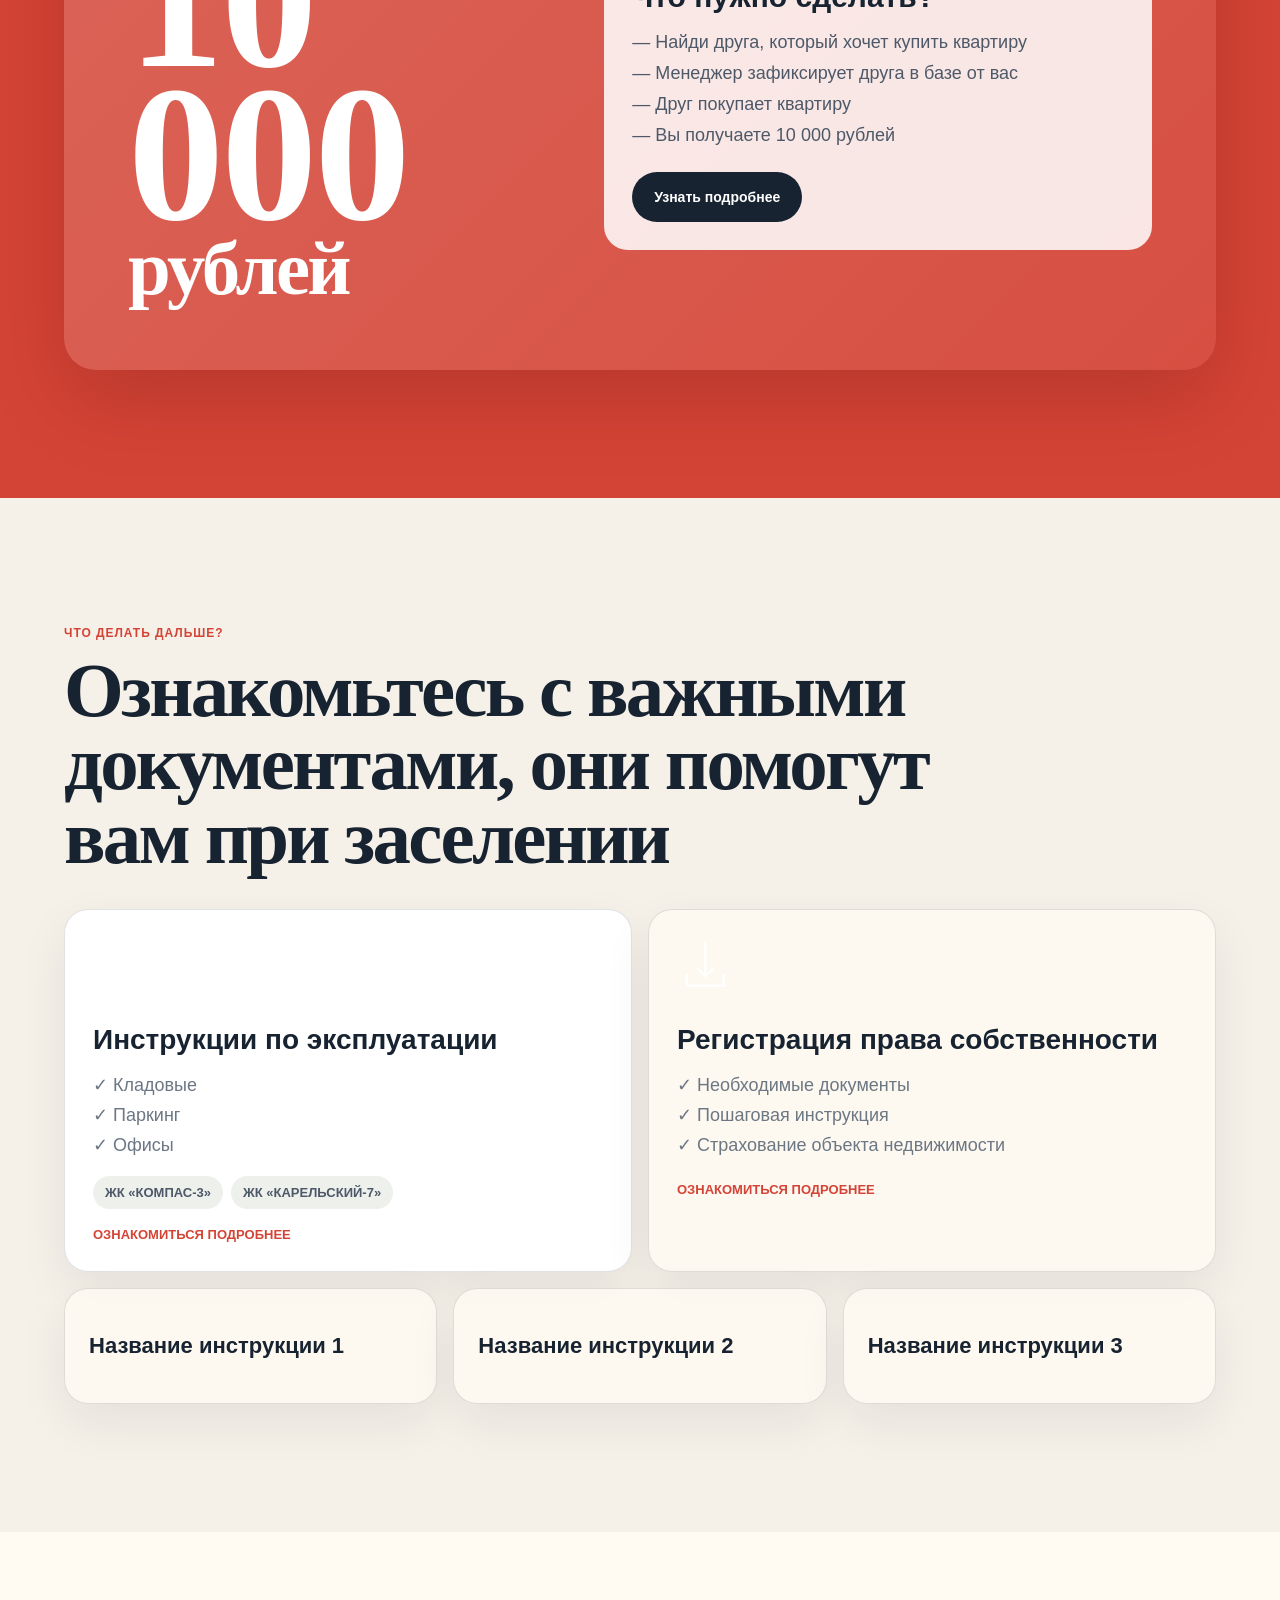
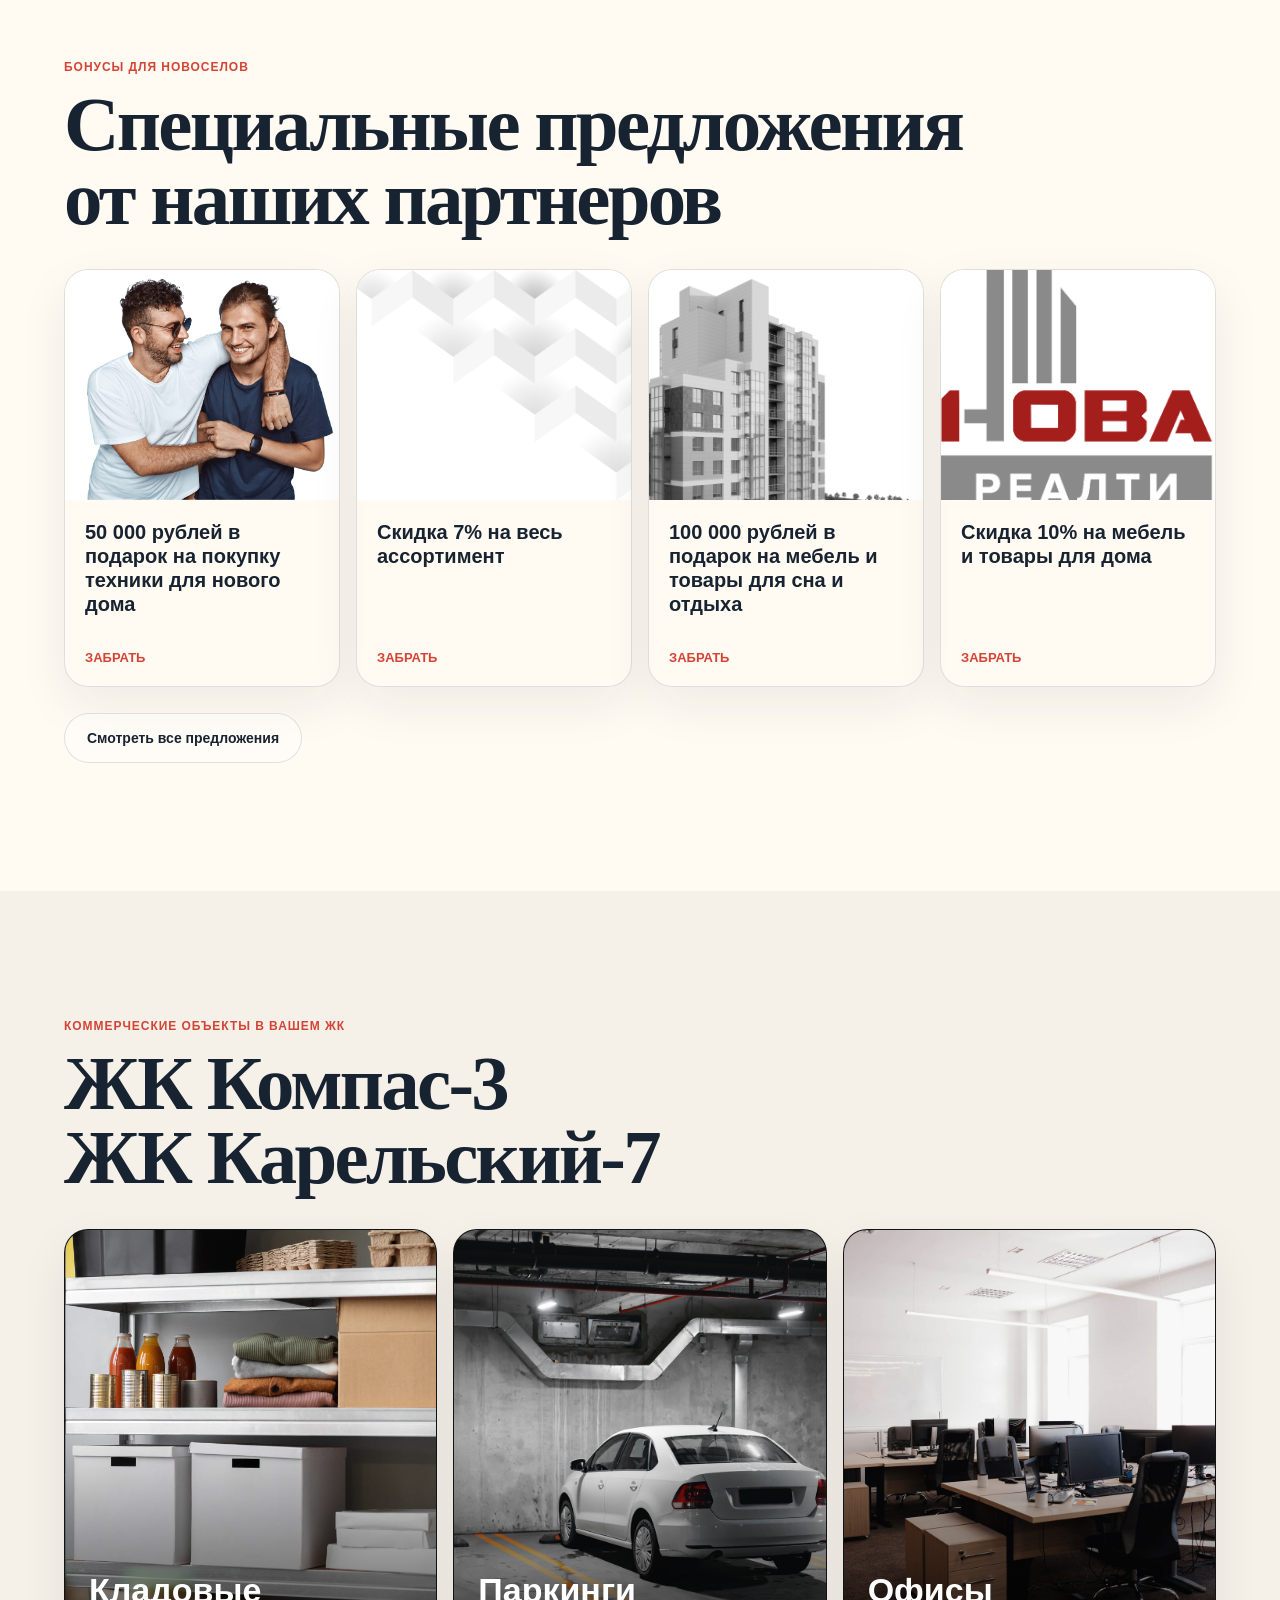
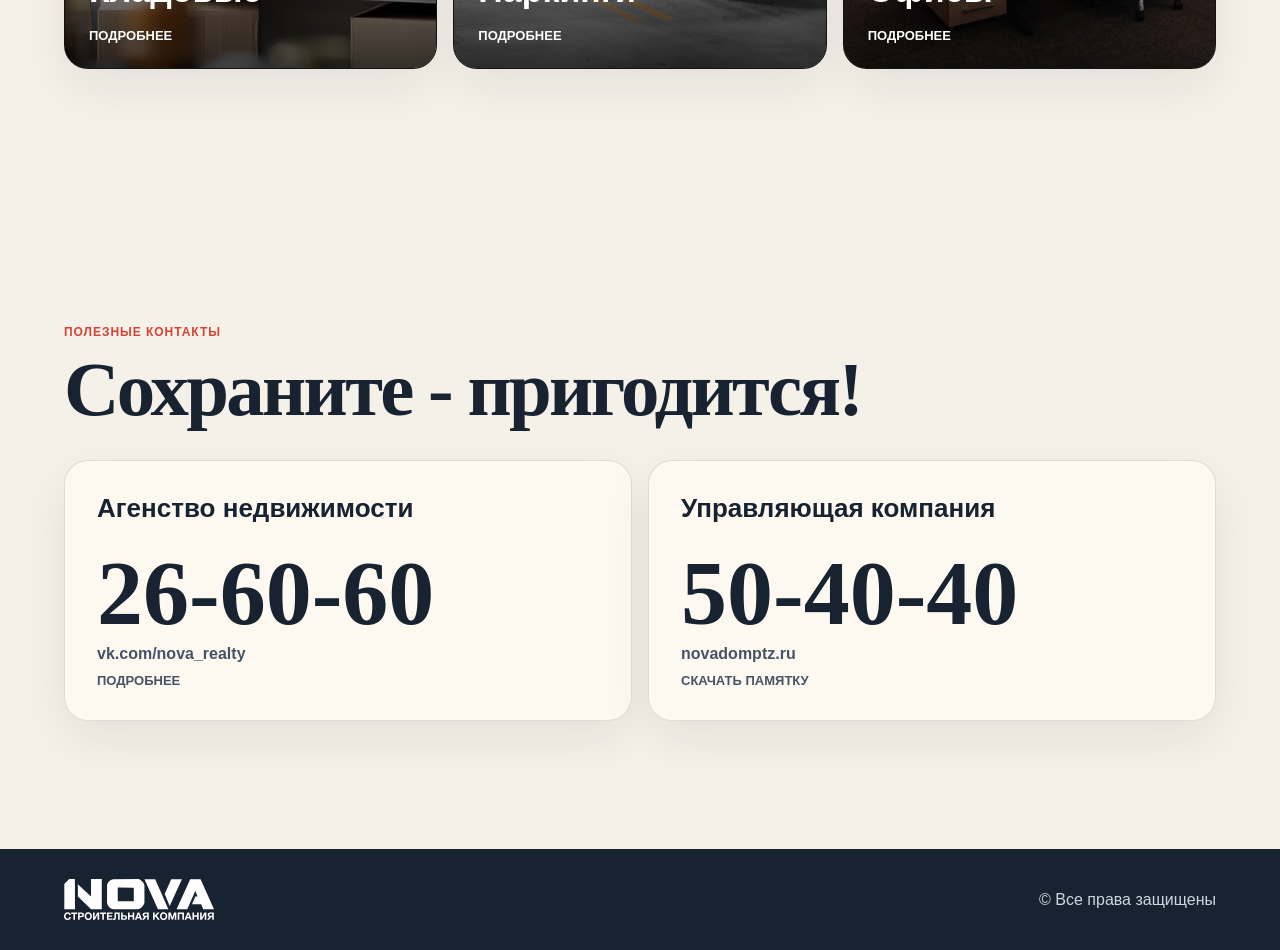
==== commit a186b49c: "Add files via upload" ====
--- a/index.html
+++ b/index.html
@@ -5,12 +5,12 @@
   <meta name="viewport" content="width=device-width, initial-scale=1.0" />
   <title>Добро пожаловать в ваш новый дом!</title>
   <meta name="description" content="Строительная компания NOVA подготовила всё, чтобы вам было удобно начать жизнь в нём" />
-  <link rel="icon" href="site-assets/favicon.svg" />
+  <link rel="icon" href="favicon.svg" />
   <link rel="stylesheet" href="modern.css" />
 </head>
 <body data-page="modern-redesign">
   <header class="topbar">
-    <a class="logo" href="#hero" aria-label="NOVA"><span class="logo-title">NOVA</span><span class="logo-subtitle">строительная<br>компания</span></a>
+    <a class="logo" href="#hero" aria-label="NOVA"><img src="nova-logo.svg" alt="NOVA строительная компания" /></a>
     <button class="menu" type="button" aria-label="Открыть меню" aria-expanded="false"><span></span><span></span></button>
     <nav class="nav" aria-label="Основная навигация">
       <a href="#welcome" data-nav-link>Инструкции</a>
@@ -32,13 +32,13 @@
         </div>
       </div>
       <div class="hero-visual reveal delay-1">
-        <video class="hero-video" src="https://cdnv.boomstream.com/balancer/pIdBXsP8-uNPTUzhe.mp4#t=0.1" autoplay muted loop playsinline preload="metadata" poster="site-assets/hero-poster.jpg"></video>
+        <video class="hero-video" src="https://cdnv.boomstream.com/balancer/pIdBXsP8-uNPTUzhe.mp4#t=0.1" autoplay muted loop playsinline preload="metadata" poster="hero-poster.jpg"></video>
         <div class="floating-note"><span>Welcome kit</span><strong>NOVAсёлы</strong></div>
       </div>
     </section>
 
     <section class="letter" id="welcome">
-      <div class="portrait reveal"><img src="site-assets/anna-anufrieva.jpg" alt="Анна Ануфриева" /></div>
+      <div class="portrait reveal"><img src="anna-anufrieva.jpg" alt="Анна Ануфриева" /></div>
       <div class="letter-card reveal delay-1">
         <p class="kicker">Дорогие NOVAсёлы!</p>
         <p>От всей души поздравляю вас с этим замечательным событием — новосельем! Для нашей команды это не просто завершение проекта, а начало новой главы в вашей жизни. Мы искренне благодарны вам за доверие и выбор нашей компании.</p>
@@ -58,8 +58,8 @@
           <p>В жилом комплексе созданы благоустроенные дворы, уютные детские площадки, зоны отдыха и прогулочные аллеи. В шаговой доступности расположены магазины, школы, детские сады, объекты спорта и транспорта — всё необходимое для ежедневной жизни рядом.</p>
           <p>Строительство ведется с применением современных технологий и надежных материалов, что гарантирует высокое качество и контроль на каждом этапе.</p>
         </article>
-        <img class="life-img tall reveal delay-1" src="site-assets/complex-1.jpg" alt="Жилой комплекс NOVA" />
-        <img class="life-img reveal delay-2" src="site-assets/complex-2.jpg" alt="Двор жилого комплекса" />
+        <img class="life-img tall reveal delay-1" src="complex-1.jpg" alt="Жилой комплекс NOVA" />
+        <img class="life-img reveal delay-2" src="complex-2.jpg" alt="Двор жилого комплекса" />
       </div>
     </section>
 
@@ -87,14 +87,14 @@
       </div>
       <div class="doc-grid">
         <article class="doc-card featured reveal">
-          <img src="site-assets/document.svg" alt="" />
+          <img src="document.svg" alt="" />
           <h3>Инструкции по эксплуатации</h3>
           <p>✓ Кладовые</p><p>✓ Паркинг</p><p>✓ Офисы</p>
           <div class="chips"><span>ЖК «КОМПАС-3»</span><span>ЖК «КАРЕЛЬСКИЙ-7»</span></div>
           <a href="#">ОЗНАКОМИТЬСЯ ПОДРОБНЕЕ</a>
         </article>
         <article class="doc-card reveal delay-1">
-          <img src="site-assets/download.svg" alt="" />
+          <img src="download.svg" alt="" />
           <h3>Регистрация права собственности</h3>
           <p>✓ Необходимые документы</p><p>✓ Пошаговая инструкция</p><p>✓ Страхование объекта недвижимости</p>
           <a href="#">ОЗНАКОМИТЬСЯ ПОДРОБНЕЕ</a>
@@ -111,10 +111,10 @@
         <h2>Специальные предложения от наших партнеров</h2>
       </div>
       <div class="offer-grid">
-        <article class="offer reveal"><img src="site-assets/offer-tech.png" alt="Партнерское предложение" /><div><h3>50 000 рублей в подарок на покупку техники для нового дома</h3><a href="#">Забрать</a></div></article>
-        <article class="offer reveal delay-1"><img src="site-assets/offer-sale.png" alt="Партнерское предложение" /><div><h3>Скидка 7% на весь ассортимент</h3><a href="#">Забрать</a></div></article>
-        <article class="offer reveal delay-2"><img src="site-assets/offer-furniture.png" alt="Партнерское предложение" /><div><h3>100 000 рублей в подарок на мебель и товары для сна и отдыха</h3><a href="#">Забрать</a></div></article>
-        <article class="offer reveal"><img src="site-assets/offer-home.png" alt="Партнерское предложение" /><div><h3>Скидка 10% на мебель и товары для дома</h3><a href="#">Забрать</a></div></article>
+        <article class="offer reveal"><img src="offer-tech.png" alt="Партнерское предложение" /><div><h3>50 000 рублей в подарок на покупку техники для нового дома</h3><a href="#">Забрать</a></div></article>
+        <article class="offer reveal delay-1"><img src="offer-sale.png" alt="Партнерское предложение" /><div><h3>Скидка 7% на весь ассортимент</h3><a href="#">Забрать</a></div></article>
+        <article class="offer reveal delay-2"><img src="offer-furniture.png" alt="Партнерское предложение" /><div><h3>100 000 рублей в подарок на мебель и товары для сна и отдыха</h3><a href="#">Забрать</a></div></article>
+        <article class="offer reveal"><img src="offer-home.png" alt="Партнерское предложение" /><div><h3>Скидка 10% на мебель и товары для дома</h3><a href="#">Забрать</a></div></article>
       </div>
       <a class="btn outline center" href="#offers">Смотреть все предложения</a>
     </section>
@@ -125,9 +125,9 @@
         <h2>ЖК Компас-3<br />ЖК Карельский-7</h2>
       </div>
       <div class="commerce-grid">
-        <article class="commerce-card reveal"><img src="site-assets/storage.jpg" alt="Кладовые" /><div><h3>Кладовые</h3><a href="#">Подробнее</a></div></article>
-        <article class="commerce-card reveal delay-1"><img src="site-assets/parking.jpg" alt="Паркинги" /><div><h3>Паркинги</h3><a href="#">Подробнее</a></div></article>
-        <article class="commerce-card reveal delay-2"><img src="site-assets/office.jpg" alt="Офисы" /><div><h3>Офисы</h3><a href="#">Подробнее</a></div></article>
+        <article class="commerce-card reveal"><img src="storage.jpg" alt="Кладовые" /><div><h3>Кладовые</h3><a href="#">Подробнее</a></div></article>
+        <article class="commerce-card reveal delay-1"><img src="parking.jpg" alt="Паркинги" /><div><h3>Паркинги</h3><a href="#">Подробнее</a></div></article>
+        <article class="commerce-card reveal delay-2"><img src="office.jpg" alt="Офисы" /><div><h3>Офисы</h3><a href="#">Подробнее</a></div></article>
       </div>
     </section>
 
@@ -143,7 +143,7 @@
     </section>
   </main>
 
-  <footer class="footer"><a class="footer-logo" href="#hero"><span class="logo-title">NOVA</span><span class="logo-subtitle">строительная компания</span></a><span>© Все права защищены</span></footer>
+  <footer class="footer"><a class="footer-logo" href="#hero"><img src="nova-logo.svg" alt="NOVA" /></a><span>© Все права защищены</span></footer>
   <script src="modern.js"></script>
 </body>
 </html>
--- a/modern.css
+++ b/modern.css
@@ -1 +1 @@
-:root{--ink:#172331;--muted:#6c7784;--paper:#f5f0e8;--soft:#fffaf2;--line:rgba(23,35,49,.13);--red:#d44436;--blue:#405771;--gold:#d99f58;--green:#5d7567;--shadow:0 26px 80px rgba(23,35,49,.13)}*{box-sizing:border-box}html{scroll-behavior:smooth}body{margin:0;background:var(--paper);color:var(--ink);font-family:Inter,Arial,sans-serif}body:before{position:fixed;inset:0;z-index:-1;pointer-events:none;content:"";background:radial-gradient(circle at 8% 8%,rgba(212,68,54,.12),transparent 28rem),radial-gradient(circle at 90% 6%,rgba(64,87,113,.16),transparent 30rem),linear-gradient(90deg,rgba(23,35,49,.035) 1px,transparent 1px),linear-gradient(rgba(23,35,49,.025) 1px,transparent 1px);background-size:auto,auto,72px 72px,72px 72px}a{color:inherit;text-decoration:none}img{display:block;max-width:100%}.topbar{position:fixed;top:16px;left:50%;z-index:50;display:grid;width:min(1180px,calc(100% - 32px));grid-template-columns:auto 1fr;align-items:center;gap:20px;transform:translateX(-50%);border:1px solid rgba(255,255,255,.55);border-radius:18px;padding:12px 16px;background:rgba(255,250,242,.76);box-shadow:0 16px 50px rgba(23,35,49,.1);backdrop-filter:blur(18px)}.logo{display:grid;gap:0;border-radius:14px;padding:10px 14px;background:rgba(255,255,255,.86);line-height:.9;color:var(--ink)}.logo-title{font-size:28px;font-weight:950;letter-spacing:-.08em}.logo-subtitle{font-size:13px;font-weight:700;line-height:1.05;color:#344154}.nav{display:flex;justify-content:flex-end;gap:8px;color:#425063;font-size:14px;font-weight:800}.nav a{border-radius:999px;padding:12px 14px;transition:background .2s ease,color .2s ease,box-shadow .2s ease}.nav a:hover,.nav a.is-active{background:var(--ink);color:#fff;box-shadow:0 10px 24px rgba(23,35,49,.16)}.menu{display:none}.hero{display:grid;min-height:100vh;grid-template-columns:minmax(0,1fr) minmax(380px,.92fr);gap:clamp(24px,4vw,54px);align-items:center;padding:116px clamp(18px,5vw,70px) 54px}.hero-copy{min-width:0;padding-bottom:3vh}.kicker{margin:0 0 14px;color:var(--red);font-size:12px;font-weight:900;letter-spacing:.08em;text-transform:uppercase}.hero h1{max-width:760px;margin:0 0 18px;font-family:Georgia,"Times New Roman",serif;font-size:clamp(52px,6.3vw,98px);line-height:.92;letter-spacing:-.035em}.lead{max-width:560px;margin:0;color:#425063;font-size:clamp(19px,2.1vw,27px);line-height:1.34}.hero-actions{display:flex;flex-wrap:wrap;gap:12px;margin-top:34px}.btn{display:inline-flex;min-height:50px;align-items:center;justify-content:center;border-radius:999px;padding:0 22px;font-size:14px;font-weight:900}.primary{background:var(--red);color:white}.ghost,.outline{border:1px solid var(--line);background:rgba(255,255,255,.46)}.dark{margin-top:16px;background:var(--ink);color:white}.center{width:max-content;margin:26px auto 0}.hero-visual{position:relative;align-self:center;min-width:0;min-height:560px;overflow:hidden;border-radius:28px;box-shadow:var(--shadow);background:#172331}.hero-visual:after{position:absolute;inset:0;content:"";background:linear-gradient(180deg,transparent 40%,rgba(23,35,49,.2))}.hero-visual img,.hero-video{width:100%;height:100%;object-fit:cover}.hero-video{display:block;min-height:560px}.floating-note{position:absolute;right:22px;bottom:22px;z-index:2;border:1px solid rgba(255,255,255,.44);border-radius:18px;padding:18px 20px;background:rgba(255,250,242,.76);backdrop-filter:blur(16px)}.floating-note span{display:block;color:var(--muted);font-size:12px;font-weight:800;text-transform:uppercase}.floating-note strong{font-family:Georgia,serif;font-size:30px}.section-pad{padding:clamp(72px,10vw,134px) clamp(18px,5vw,70px)}.section-head{max-width:920px;margin-bottom:34px}.section-head h2,.referral h2{margin:0;font-family:Georgia,"Times New Roman",serif;font-size:clamp(38px,6vw,86px);line-height:.96;letter-spacing:-.035em}.letter{display:grid;grid-template-columns:minmax(260px,.72fr) minmax(0,1.28fr);gap:22px;padding:clamp(64px,8vw,110px) clamp(18px,5vw,70px);background:#172331;color:#fff}.portrait{overflow:hidden;border-radius:28px;min-height:520px}.portrait img{width:100%;height:100%;object-fit:cover}.letter-card{align-self:center;border:1px solid rgba(255,255,255,.16);border-radius:28px;padding:clamp(26px,5vw,58px);background:rgba(255,255,255,.06)}.letter-card p{color:#e9edf0;font-size:18px;line-height:1.7}.letter-card footer{display:grid;gap:6px;margin-top:26px}.letter-card strong{font-size:24px}.letter-card span{color:#b8c1ca}.life-grid{display:grid;grid-template-columns:1fr .85fr;grid-template-rows:auto auto;gap:18px}.life-text{grid-row:1 / span 2;border-radius:28px;padding:clamp(26px,4vw,48px);background:var(--soft);box-shadow:var(--shadow)}.life-text p{font-size:20px;line-height:1.65;color:#344154}.life-img{width:100%;height:320px;object-fit:cover;border-radius:28px}.life-img.tall{height:410px}.referral{padding:clamp(70px,10vw,128px) clamp(18px,5vw,70px);background:#d44436;color:white}.referral-card{display:grid;grid-template-columns:.9fr 1.1fr;gap:28px;align-items:center;border-radius:32px;padding:clamp(28px,5vw,64px);background:linear-gradient(135deg,rgba(255,255,255,.17),rgba(255,255,255,.06));box-shadow:0 30px 80px rgba(80,12,8,.2)}.referral .kicker{color:#ffe2d9}.referral h2 span{display:block;font-size:clamp(84px,15vw,210px);line-height:.8}.steps{border-radius:24px;padding:28px;background:rgba(255,255,255,.86);color:var(--ink)}.steps h3{margin:0 0 18px;font-size:30px}.steps p{margin:10px 0;color:#4d5968;font-size:18px}.doc-grid{display:grid;grid-template-columns:repeat(6,1fr);gap:16px}.doc-card,.doc-mini,.offer,.commerce-card,.contact-card{border:1px solid var(--line);border-radius:24px;background:rgba(255,250,242,.78);box-shadow:0 18px 50px rgba(23,35,49,.07)}.doc-card{grid-column:span 3;padding:28px}.doc-card.featured{background:#fff}.doc-card img{width:56px;height:56px;margin-bottom:30px}.doc-card h3{margin:0 0 18px;font-size:28px}.doc-card p{margin:8px 0;color:var(--muted);font-size:18px}.doc-card a,.offer a,.commerce-card a,.small-link{display:inline-flex;margin-top:18px;color:var(--red);font-size:13px;font-weight:900;text-transform:uppercase}.chips{display:flex;flex-wrap:wrap;gap:8px;margin-top:20px}.chips span{border-radius:999px;padding:9px 12px;background:#eef0ec;color:#4d5968;font-size:13px;font-weight:800}.doc-mini{grid-column:span 2;display:flex;min-height:116px;align-items:center;padding:24px;font-size:22px;font-weight:900}.offers-section{background:#fffaf2}.offer-grid{display:grid;grid-template-columns:repeat(4,1fr);gap:16px}.offer{overflow:hidden}.offer img{width:100%;height:230px;object-fit:cover;background:#fff}.offer div{padding:20px}.offer h3{min-height:112px;margin:0;font-size:20px;line-height:1.2}.commerce-grid{display:grid;grid-template-columns:repeat(3,1fr);gap:16px}.commerce-card{position:relative;overflow:hidden;min-height:440px;background:#111}.commerce-card img{width:100%;height:100%;object-fit:cover;filter:saturate(.92)}.commerce-card:after{position:absolute;inset:0;content:"";background:linear-gradient(180deg,transparent 45%,rgba(0,0,0,.72))}.commerce-card div{position:absolute;left:24px;right:24px;bottom:24px;z-index:2;color:white}.commerce-card h3{margin:0;font-size:34px}.commerce-card a{color:white}.contact-grid{display:grid;grid-template-columns:repeat(2,1fr);gap:16px}.contact-card{padding:32px}.contact-card h3{margin:0 0 28px;font-size:26px}.contact-card a{display:block;margin-top:10px;color:#465366;font-weight:800}.contact-card .phone{font-family:Georgia,serif;color:var(--ink);font-size:clamp(48px,8vw,92px);line-height:.9}.footer{display:flex;align-items:center;justify-content:space-between;gap:20px;padding:30px clamp(18px,5vw,70px);background:#172331;color:#cfd6dc}.footer-logo{display:grid;gap:2px;color:#fff}.footer-logo .logo-title{font-size:34px}.footer-logo .logo-subtitle{color:#cfd6dc;font-size:13px}.reveal{opacity:0;transform:translateY(22px);transition:opacity .7s ease,transform .7s ease}.reveal.in{opacity:1;transform:none}.delay-1{transition-delay:.08s}.delay-2{transition-delay:.16s}@media(max-width:980px){.hero,.letter,.referral-card,.life-grid,.contact-grid{grid-template-columns:1fr}.hero{padding-top:108px}.hero h1{max-width:880px}.hero-visual{min-height:420px}.hero-video{min-height:420px}.portrait{min-height:420px}.doc-card,.doc-mini{grid-column:span 6}.offer-grid,.commerce-grid{grid-template-columns:1fr 1fr}.life-text{grid-row:auto}}@media(max-width:720px){.topbar{top:10px;width:calc(100% - 20px);grid-template-columns:1fr auto;border-radius:14px}.logo{padding:8px 10px}.logo-title{font-size:24px}.logo-subtitle{font-size:12px}.menu{display:grid;width:42px;height:42px;place-items:center;border:1px solid var(--line);border-radius:12px;background:white}.menu span{display:block;width:18px;height:2px;background:var(--ink)}.menu span+span{margin-top:5px}.nav{display:none;grid-column:1/-1;justify-content:flex-start;flex-wrap:wrap;padding-top:8px}.topbar.open .nav{display:flex}.hero{grid-template-columns:1fr;min-height:auto;padding-bottom:34px}.hero-copy{padding-bottom:0}.hero h1{font-size:clamp(46px,15vw,76px)}.hero-actions,.btn{width:100%}.hero-visual{min-height:330px;border-radius:22px}.hero-video{min-height:330px}.letter,.section-pad,.referral{padding-left:16px;padding-right:16px}.letter-card,.life-text,.referral-card{border-radius:22px}.offer-grid,.commerce-grid{grid-template-columns:1fr}.commerce-card{min-height:320px}.contact-card .phone{font-size:54px}.footer{align-items:flex-start;flex-direction:column}}+:root{--ink:#172331;--muted:#6c7784;--paper:#f5f0e8;--soft:#fffaf2;--line:rgba(23,35,49,.13);--red:#d44436;--blue:#405771;--gold:#d99f58;--green:#5d7567;--shadow:0 26px 80px rgba(23,35,49,.13)}*{box-sizing:border-box}html{scroll-behavior:smooth}body{margin:0;background:var(--paper);color:var(--ink);font-family:Inter,Arial,sans-serif}body:before{position:fixed;inset:0;z-index:-1;pointer-events:none;content:"";background:radial-gradient(circle at 8% 8%,rgba(212,68,54,.12),transparent 28rem),radial-gradient(circle at 90% 6%,rgba(64,87,113,.16),transparent 30rem),linear-gradient(90deg,rgba(23,35,49,.035) 1px,transparent 1px),linear-gradient(rgba(23,35,49,.025) 1px,transparent 1px);background-size:auto,auto,72px 72px,72px 72px}a{color:inherit;text-decoration:none}img{display:block;max-width:100%}.topbar{position:fixed;top:16px;left:50%;z-index:50;display:grid;width:min(1180px,calc(100% - 32px));grid-template-columns:auto 1fr;align-items:center;gap:20px;transform:translateX(-50%);border:1px solid rgba(255,255,255,.55);border-radius:18px;padding:12px 16px;background:rgba(255,250,242,.76);box-shadow:0 16px 50px rgba(23,35,49,.1);backdrop-filter:blur(18px)}.logo{display:flex;align-items:center;justify-content:center;width:142px;height:72px;border:1px solid rgba(23,35,49,.08);border-radius:14px;padding:12px;background:rgba(255,250,242,.62);box-shadow:inset 0 1px 0 rgba(255,255,255,.72)}.logo img{width:112px;height:auto;filter:brightness(0) saturate(100%) invert(11%) sepia(18%) saturate(1285%) hue-rotate(172deg) brightness(93%) contrast(92%)}.nav{display:flex;justify-content:flex-end;gap:8px;color:#425063;font-size:14px;font-weight:800}.nav a{border-radius:999px;padding:12px 14px;transition:background .2s ease,color .2s ease,box-shadow .2s ease}.nav a:hover,.nav a.is-active{background:var(--ink);color:#fff;box-shadow:0 10px 24px rgba(23,35,49,.16)}.menu{display:none}.hero{display:grid;min-height:100vh;grid-template-columns:minmax(0,1fr) minmax(380px,.92fr);gap:clamp(34px,5vw,74px);align-items:start;padding:190px clamp(18px,5vw,70px) 54px}.hero-copy{min-width:0;align-self:start;padding-top:clamp(42px,7vh,86px);padding-bottom:0}.kicker{margin:0 0 14px;color:var(--red);font-size:12px;font-weight:900;letter-spacing:.08em;text-transform:uppercase}.hero h1{max-width:760px;margin:0 0 18px;font-family:Georgia,"Times New Roman",serif;font-size:clamp(48px,5.6vw,88px);line-height:.94;letter-spacing:-.035em}.lead{max-width:560px;margin:0;color:#425063;font-size:clamp(19px,2.1vw,27px);line-height:1.34}.hero-actions{display:flex;flex-wrap:wrap;gap:12px;margin-top:34px}.btn{display:inline-flex;min-height:50px;align-items:center;justify-content:center;border-radius:999px;padding:0 22px;font-size:14px;font-weight:900}.primary{background:var(--red);color:white}.ghost,.outline{border:1px solid var(--line);background:rgba(255,255,255,.46)}.dark{margin-top:16px;background:var(--ink);color:white}.center{width:max-content;margin:26px auto 0}.hero-visual{position:relative;align-self:start;min-width:0;min-height:560px;overflow:hidden;border-radius:28px;box-shadow:var(--shadow);background:#172331}.hero-visual:after{position:absolute;inset:0;content:"";background:linear-gradient(180deg,transparent 40%,rgba(23,35,49,.2))}.hero-visual img,.hero-video{width:100%;height:100%;object-fit:cover}.hero-video{display:block;min-height:560px}.floating-note{position:absolute;right:22px;bottom:22px;z-index:2;border:1px solid rgba(255,255,255,.44);border-radius:18px;padding:18px 20px;background:rgba(255,250,242,.76);backdrop-filter:blur(16px)}.floating-note span{display:block;color:var(--muted);font-size:12px;font-weight:800;text-transform:uppercase}.floating-note strong{font-family:Georgia,serif;font-size:30px}.section-pad{padding:clamp(72px,10vw,134px) clamp(18px,5vw,70px)}.section-head{max-width:920px;margin-bottom:34px}.section-head h2,.referral h2{margin:0;font-family:Georgia,"Times New Roman",serif;font-size:clamp(38px,6vw,86px);line-height:.96;letter-spacing:-.035em}.letter{display:grid;grid-template-columns:minmax(260px,.72fr) minmax(0,1.28fr);gap:22px;padding:clamp(64px,8vw,110px) clamp(18px,5vw,70px);background:#172331;color:#fff}.portrait{overflow:hidden;border-radius:28px;min-height:520px}.portrait img{width:100%;height:100%;object-fit:cover}.letter-card{align-self:center;border:1px solid rgba(255,255,255,.16);border-radius:28px;padding:clamp(26px,5vw,58px);background:rgba(255,255,255,.06)}.letter-card p{color:#e9edf0;font-size:18px;line-height:1.7}.letter-card footer{display:grid;gap:6px;margin-top:26px}.letter-card strong{font-size:24px}.letter-card span{color:#b8c1ca}.life-grid{display:grid;grid-template-columns:1fr .85fr;grid-template-rows:auto auto;gap:18px}.life-text{grid-row:1 / span 2;border-radius:28px;padding:clamp(26px,4vw,48px);background:var(--soft);box-shadow:var(--shadow)}.life-text p{font-size:20px;line-height:1.65;color:#344154}.life-img{width:100%;height:320px;object-fit:cover;border-radius:28px}.life-img.tall{height:410px}.referral{padding:clamp(70px,10vw,128px) clamp(18px,5vw,70px);background:#d44436;color:white}.referral-card{display:grid;grid-template-columns:.9fr 1.1fr;gap:28px;align-items:center;border-radius:32px;padding:clamp(28px,5vw,64px);background:linear-gradient(135deg,rgba(255,255,255,.17),rgba(255,255,255,.06));box-shadow:0 30px 80px rgba(80,12,8,.2)}.referral .kicker{color:#ffe2d9}.referral h2 span{display:block;font-size:clamp(84px,15vw,210px);line-height:.8}.steps{border-radius:24px;padding:28px;background:rgba(255,255,255,.86);color:var(--ink)}.steps h3{margin:0 0 18px;font-size:30px}.steps p{margin:10px 0;color:#4d5968;font-size:18px}.doc-grid{display:grid;grid-template-columns:repeat(6,1fr);gap:16px}.doc-card,.doc-mini,.offer,.commerce-card,.contact-card{border:1px solid var(--line);border-radius:24px;background:rgba(255,250,242,.78);box-shadow:0 18px 50px rgba(23,35,49,.07)}.doc-card{grid-column:span 3;padding:28px}.doc-card.featured{background:#fff}.doc-card img{width:56px;height:56px;margin-bottom:30px}.doc-card h3{margin:0 0 18px;font-size:28px}.doc-card p{margin:8px 0;color:var(--muted);font-size:18px}.doc-card a,.offer a,.commerce-card a,.small-link{display:inline-flex;margin-top:18px;color:var(--red);font-size:13px;font-weight:900;text-transform:uppercase}.chips{display:flex;flex-wrap:wrap;gap:8px;margin-top:20px}.chips span{border-radius:999px;padding:9px 12px;background:#eef0ec;color:#4d5968;font-size:13px;font-weight:800}.doc-mini{grid-column:span 2;display:flex;min-height:116px;align-items:center;padding:24px;font-size:22px;font-weight:900}.offers-section{background:#fffaf2}.offer-grid{display:grid;grid-template-columns:repeat(4,1fr);gap:16px}.offer{overflow:hidden}.offer img{width:100%;height:230px;object-fit:cover;background:#fff}.offer div{padding:20px}.offer h3{min-height:112px;margin:0;font-size:20px;line-height:1.2}.commerce-grid{display:grid;grid-template-columns:repeat(3,1fr);gap:16px}.commerce-card{position:relative;overflow:hidden;min-height:440px;background:#111}.commerce-card img{width:100%;height:100%;object-fit:cover;filter:saturate(.92)}.commerce-card:after{position:absolute;inset:0;content:"";background:linear-gradient(180deg,transparent 45%,rgba(0,0,0,.72))}.commerce-card div{position:absolute;left:24px;right:24px;bottom:24px;z-index:2;color:white}.commerce-card h3{margin:0;font-size:34px}.commerce-card a{color:white}.contact-grid{display:grid;grid-template-columns:repeat(2,1fr);gap:16px}.contact-card{padding:32px}.contact-card h3{margin:0 0 28px;font-size:26px}.contact-card a{display:block;margin-top:10px;color:#465366;font-weight:800}.contact-card .phone{font-family:Georgia,serif;color:var(--ink);font-size:clamp(48px,8vw,92px);line-height:.9}.footer{display:flex;align-items:center;justify-content:space-between;gap:20px;padding:30px clamp(18px,5vw,70px);background:#172331;color:#cfd6dc}.footer-logo{display:flex;align-items:center;width:150px}.footer-logo img{width:150px;filter:none}.reveal{opacity:0;transform:translateY(22px);transition:opacity .7s ease,transform .7s ease}.reveal.in{opacity:1;transform:none}.delay-1{transition-delay:.08s}.delay-2{transition-delay:.16s}@media(max-width:980px){.hero,.letter,.referral-card,.life-grid,.contact-grid{grid-template-columns:1fr}.hero{padding-top:128px}.hero h1{max-width:880px}.hero-visual{min-height:420px}.hero-video{min-height:420px}.portrait{min-height:420px}.doc-card,.doc-mini{grid-column:span 6}.offer-grid,.commerce-grid{grid-template-columns:1fr 1fr}.life-text{grid-row:auto}}@media(max-width:720px){.topbar{top:10px;width:calc(100% - 20px);grid-template-columns:1fr auto;border-radius:14px}.logo{width:118px;height:60px;padding:10px}.logo img{width:94px}.menu{display:grid;width:42px;height:42px;place-items:center;border:1px solid var(--line);border-radius:12px;background:white}.menu span{display:block;width:18px;height:2px;background:var(--ink)}.menu span+span{margin-top:5px}.nav{display:none;grid-column:1/-1;justify-content:flex-start;flex-wrap:wrap;padding-top:8px}.topbar.open .nav{display:flex}.hero{grid-template-columns:1fr;min-height:auto;padding-top:112px;padding-bottom:34px}.hero-copy{padding-top:18px;padding-bottom:0}.hero h1{font-size:clamp(44px,13vw,70px)}.hero-actions,.btn{width:100%}.hero-visual{min-height:330px;border-radius:22px}.hero-video{min-height:330px}.letter,.section-pad,.referral{padding-left:16px;padding-right:16px}.letter-card,.life-text,.referral-card{border-radius:22px}.offer-grid,.commerce-grid{grid-template-columns:1fr}.commerce-card{min-height:320px}.contact-card .phone{font-size:54px}.footer{align-items:flex-start;flex-direction:column}}
